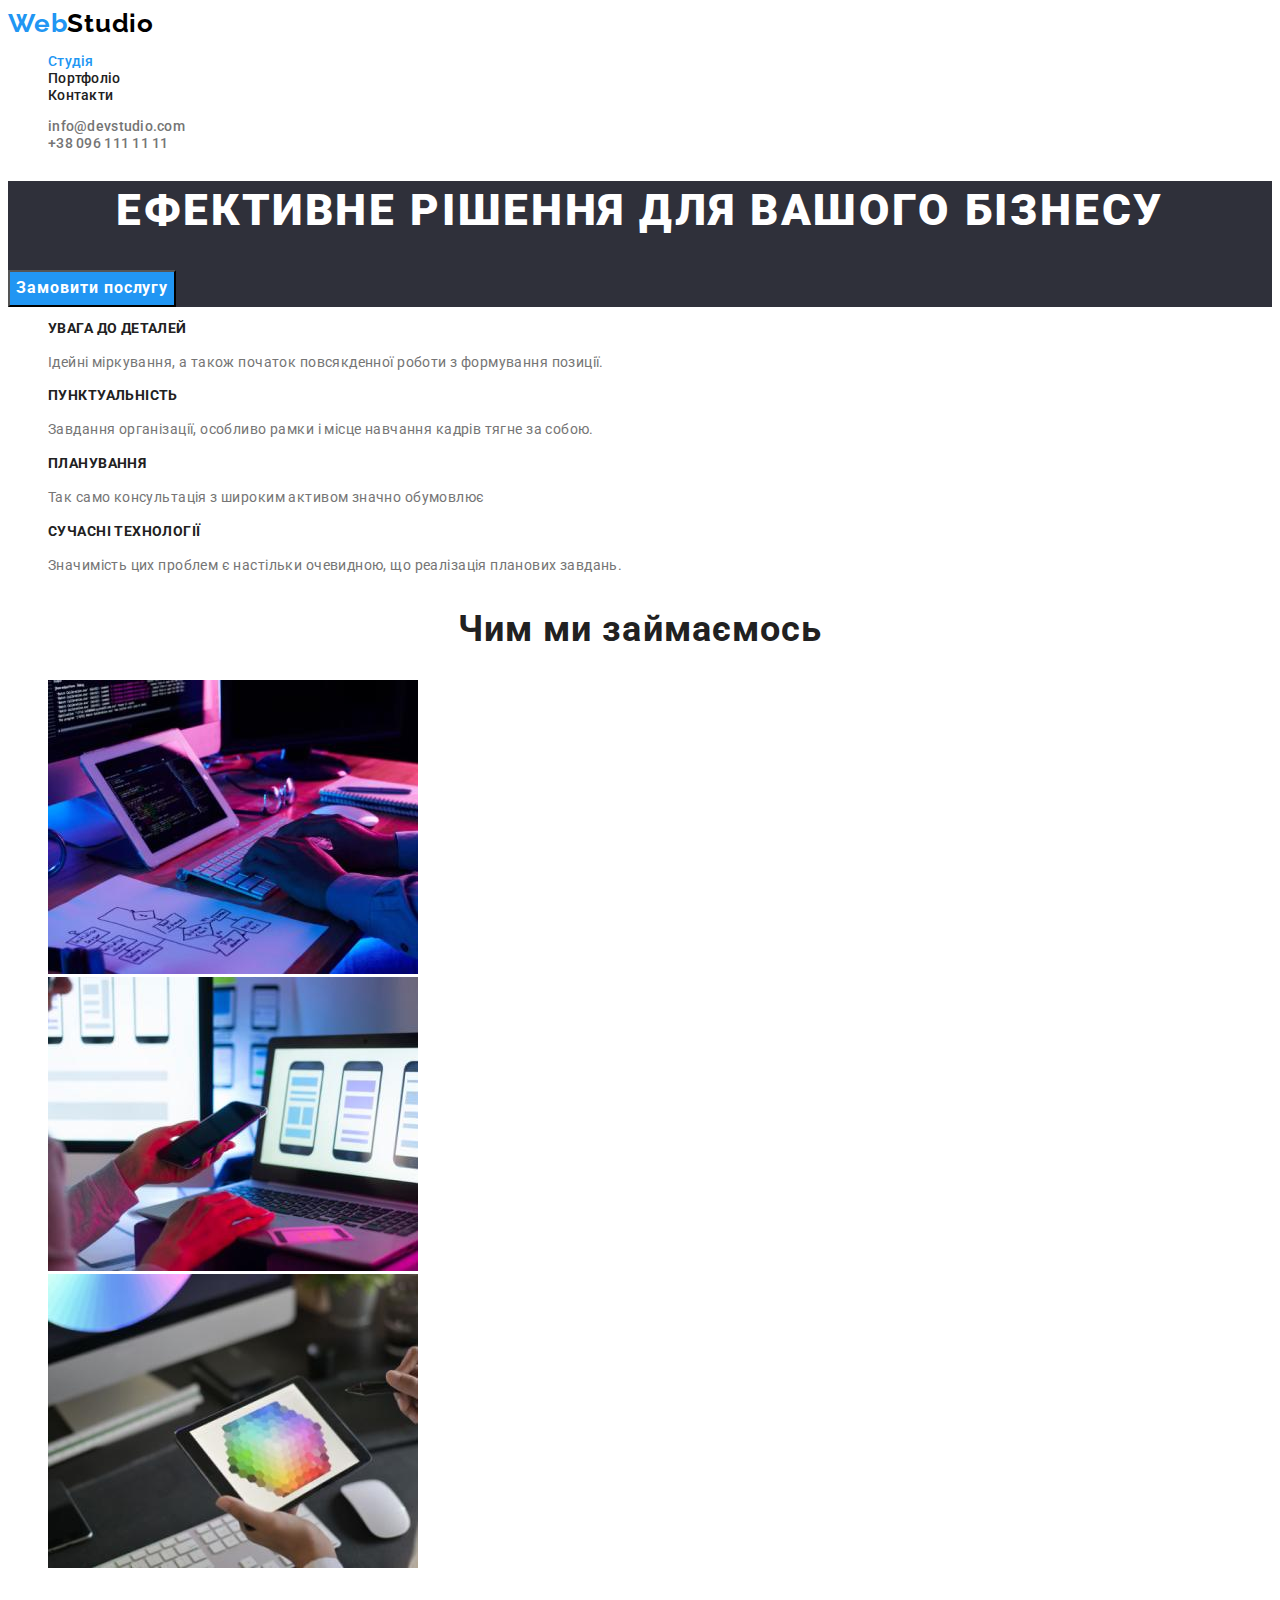
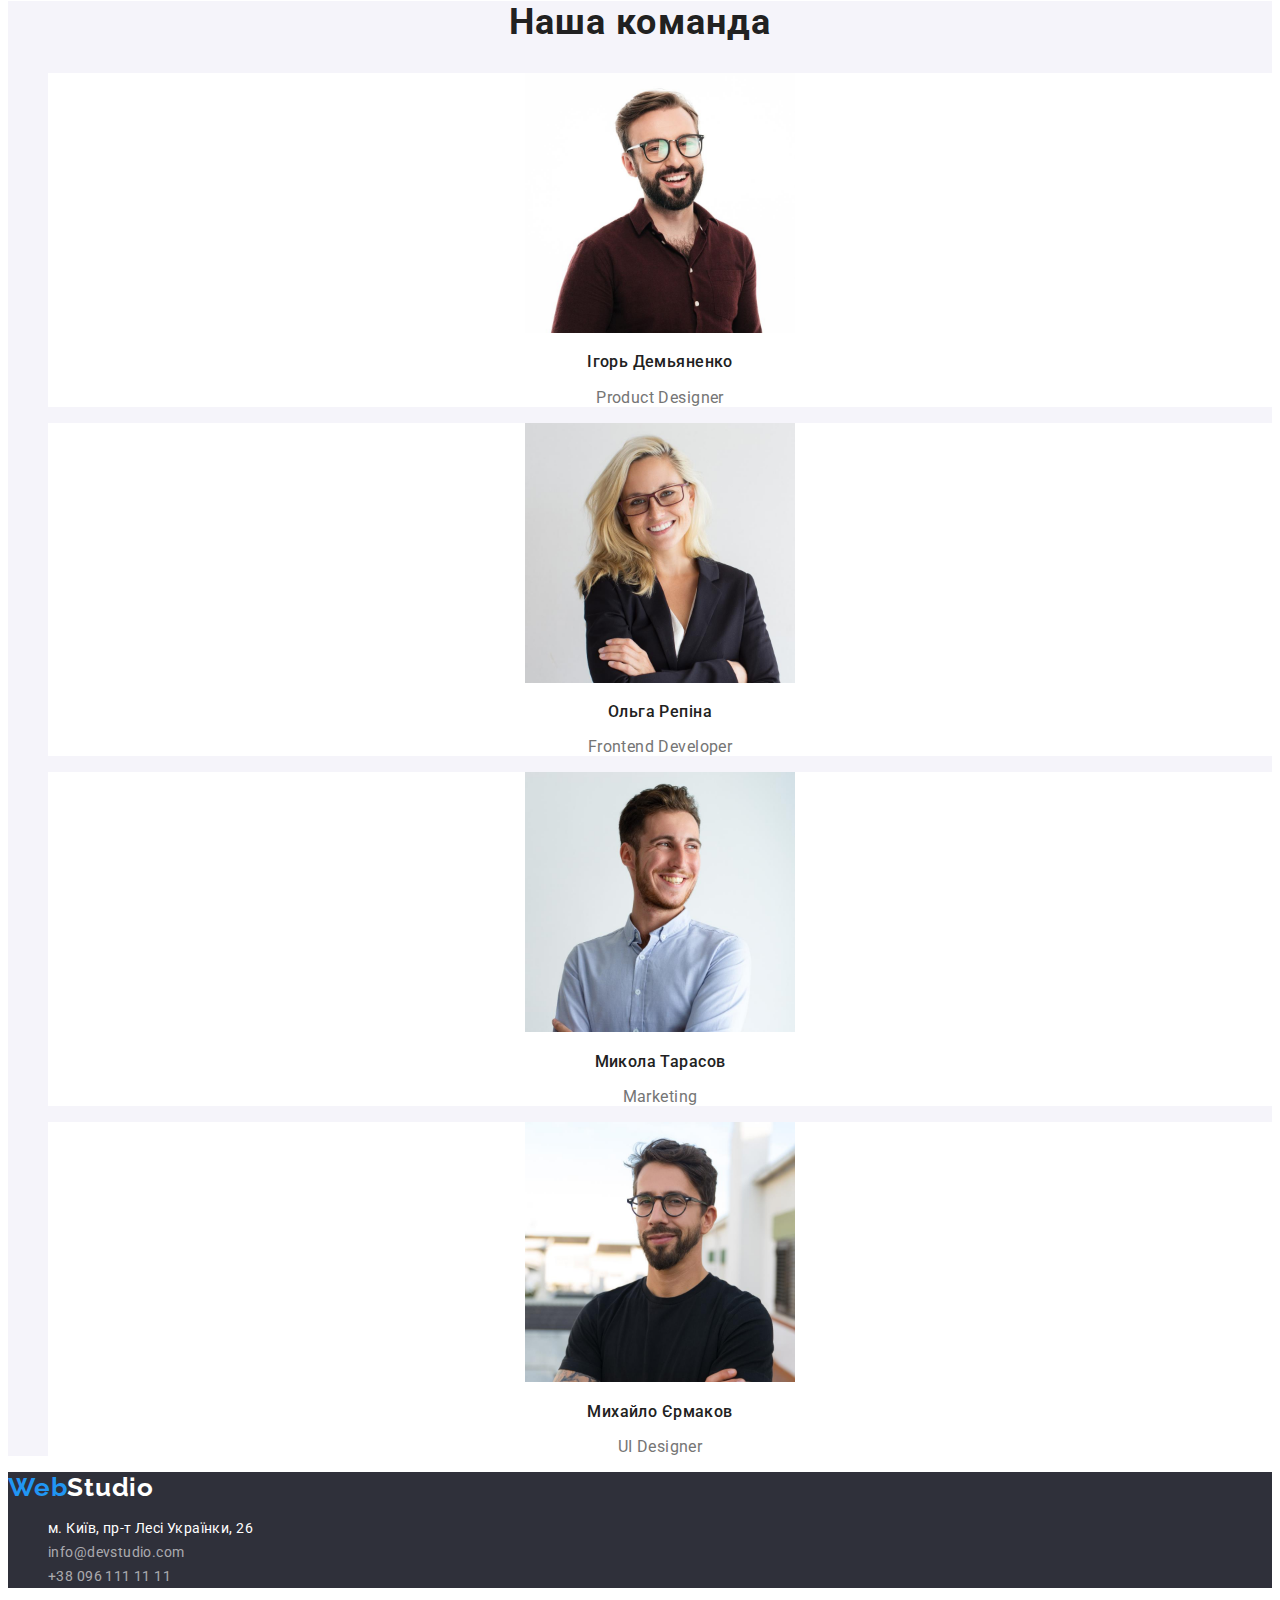
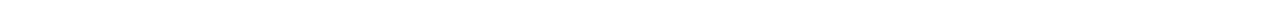
==== index.html @ 0a48d4d0 "start" ====
<!DOCTYPE html>
<html lang="uk">
  <head>
    <meta charset="UTF-8" />
    <meta name="viewport" content="width=device-width, initial-cale=1.0" />
    <title lang="en">Webstydio</title>
    <link rel="stylesheet" href="./css/styles.css" />
    <link
      href="https://fonts.googleapis.com/css2?family=Raleway:wght@700&family=Roboto:wght@400;500;700;900&display=swap"
      rel="stylesheet"
    />
  </head>
  <body>
    <header class="header">
      <a href="./index.html" class="logo link" lang="en"
        >Web<span class="header-logo-text">Studio</span></a
      >
      <nav>
        <ul class="header-nav-list list">
          <li class="header-nav-item">
            <a href="./index.html" class="current header-nav-link link"
              >Студія</a
            >
          </li>
          <li class="header-nav-item">
            <a href="./portfolio.html" class="header-nav-link link"
              >Портфоліо</a
            >
          </li>
          <li class="header-nav-item">
            <a href="./contacts.html" class="header-nav-link link">Контакти</a>
          </li>
        </ul>
      </nav>
      <ul class="header-contact-list list">
        <li>
          <a href="mailto:info@devstudio.com" class="header-contact-link link"
            >info@devstudio.com</a
          >
        </li>
        <li>
          <a href="tel:+380961111111" class="header-contact-link link"
            >+38 096 111 11 11</a
          >
        </li>
      </ul>
    </header>
    <main>
      <!--Title-->
      <section class="hero">
        <h1 class="hero-title">Ефективне рішення для вашого бізнесу</h1>
        <button type="button" class="hero-btn">Замовити послугу</button>
      </section>
      <!--Tasks-->
      <section class="tasks">
        <h2 class="visually-hidden">Переваги</h2>
        <ul class="tasks-list list">
          <li class="tasks-lists-item">
            <h3 class="tasks-item-title">Увага до деталей</h3>
            <p class="tasks-item-text">
              Ідейні міркування, а також початок повсякденної роботи з
              формування позиції.
            </p>
          </li>
          <li class="tasks-lists-item">
            <h3 class="tasks-item-title">Пунктуальність</h3>
            <p class="tasks-item-text">
              Завдання організації, особливо рамки і місце навчання кадрів тягне
              за собою.
            </p>
          </li>
          <li class="tasks-lists-item">
            <h3 class="tasks-item-title">Планування</h3>
            <p class="tasks-item-text">
              Так само консультація з широким активом значно обумовлює
            </p>
          </li>
          <li class="tasks-lists-item">
            <h3 class="tasks-item-title">Сучасні технології</h3>
            <p class="tasks-item-text">
              Значимість цих проблем є настільки очевидною, що реалізація
              планових завдань.
            </p>
          </li>
        </ul>
      </section>
      <!--Portfolio-->
      <section class="portfolio">
        <h2 class="section-title">Чим ми займаємось</h2>
        <ul class="portfolio-list list">
          <li>
            <img
              src="./images/box_1.jpg"
              alt="Пишуть код"
              width="370"
              height="294"
            />
          </li>
          <li>
            <img
              src="./images/box_2.jpg"
              alt="Оформлють дизайн"
              width="370"
              height="294"
            />
          </li>
          <li>
            <img
              src="./images/box_3.jpg"
              alt="Підбирають колір"
              width="370"
              height="294"
            />
          </li>
        </ul>
      </section>
      <!--Team-->
      <section class="team">
        <h2 class="section-title">Наша команда</h2>
        <ul class="team-list list">
          <li class="team-list-item">
            <img
              src="./images/team_img_1.jpg"
              alt="Чоловік в окулярах"
              width="270"
              height="260"
            />
            <h3 class="team-item-title">Ігорь Демьяненко</h3>
            <p lang="en" class="team-item-text">Product Designer</p>
          </li>
          <li class="team-list-item">
            <img
              src="./images/team_img_2.jpg"
              alt="Жінка в окулярах"
              width="270"
              height="260"
            />
            <h3 class="team-item-title">Ольга Репіна</h3>
            <p lang="en" class="team-item-text">Frontend Developer</p>
          </li>
          <li class="team-list-item">
            <img
              src="./images/team_img_3.jpg"
              alt="Чоловік"
              width="270"
              height="260"
            />
            <h3 class="team-item-title">Микола Тарасов</h3>
            <p lang="en" class="team-item-text">Marketing</p>
          </li>
          <li class="team-list-item">
            <img
              src="./images/team_img_4.jpg"
              alt="Чоловік в окулярах"
              width="270"
              height="260"
            />
            <h3 class="team-item-title">Михайло Єрмаков</h3>
            <p lang="en" class="team-item-text">UI Designer</p>
          </li>
        </ul>
      </section>
    </main>
    <footer class="footer">
      <a href="./index.html" class="logo link" lang="en"
        >Web<span class="footer-logo-tekst">Studio</span></a
      >
      <address class="footer-address">
        <ul class="address-list list">
          <li class="address-item">
            <a
              href="https://goo.gl/maps/4TEG29RhxD43sS5S9"
              class="address-item-link address link"
              >м. Київ, пр-т Лесі Українки, 26</a
            >
          </li>
          <li class="address-item">
            <a href="mailto:info@devstudio.com" class="address-item-link link"
              >info@devstudio.com</a
            >
          </li>
          <li class="address-item">
            <a href="tel:+380961111111" class="address-item-link link"
              >+38 096 111 11 11</a
            >
          </li>
        </ul>
      </address>
    </footer>
  </body>
</html>
---- css/styles.css ----
:root {
  --primary-text-color: #212121;
  --accent-text-color: #2196f3;
  --secondary-text-color: #757575;
  --primary-background-color: #2f303a;
  --background-color: #ffffff;
  --accent-btn-text-color: #000000;
  --accent-btn-background-color: #188ce8;
  --team-background-color: #f5f4fa;
  --contact-color: rgba(255, 255, 255, 0.6);
}

.link {
  text-decoration: none;
  color: inherit;
}
.list {
  list-style-type: none;
}

.visually-hidden {
  position: absolute;
  width: 1px;
  height: 1px;
  margin: -1px;
  border: 0;
  padding: 0;
  white-space: nowrap;
  clip-path: inset(100%);
  clip: rect(0 0 0 0);
  overflow: hidden;
}

body {
  font-family: "Roboto", sans-serif;
  font-size: 14px;
  font-style: normal;
  color: var(--primary-text-color);
}
/* ----------------HEADER------------------- */
.logo {
  font-family: "Raleway", sans-serif;
  font-weight: 700;
  font-size: 26px;
  line-height: 1.19;
  letter-spacing: 0.03em;
  color: var(--accent-text-color);
  cursor: pointer;
}

.header-logo-text {
  color: var(--accent-btn-text-color);
}
.header-nav-link,
.header-contact-link {
  font-weight: 500;
  line-height: 1.14;
  letter-spacing: 0.02em;
}
.header-contact-link {
  color: var(--secondary-text-color);
}
.current,
.logo,
.header-nav-link:hover,
.header-nav-link:focus,
.header-contact-link:hover,
.header-contact-link:focus,
.address-item-link:hover,
.address-item-link:focus {
  color: var(--accent-text-color);
}

/* ----------------HERO------------------- */
.hero {
  background-color: var(--primary-background-color);
}
.hero-title {
  font-weight: 900;
  font-size: 44px;
  line-height: 1.36;
  text-align: center;
  letter-spacing: 0.06em;
  text-transform: uppercase;
  color: var(--background-color);
}
.hero-btn {
  font-family: inherit;
  font-style: normal;
  font-weight: 700;
  font-size: 16px;
  line-height: 1.88;
  letter-spacing: 0.06em;
  background-color: var(--accent-text-color);
  color: var(--background-color);
}
.hero-btn:hover,
.hero-btn:focus {
  background-color: var(--accent-btn-background-color);
}
/* ----------------Tasks------------------- */

.tasks-item-title {
  font-size: 14px;
  line-height: 1.14;
  letter-spacing: 0.03em;
  text-transform: uppercase;
}
.tasks-item-text {
  line-height: 1.71;
  letter-spacing: 0.03em;
  color: var(--secondary-text-color);
}
/* ----------------Portfolio------------------- */
.section-title {
  font-size: 36px;
  line-height: 1.17;
  text-align: center;
  letter-spacing: 0.03em;
}
/* ----------------Team------------------- */
.team {
  background-color: var(--team-background-color);
}
.team-list-item {
  line-height: 1.19;
  text-align: center;
  letter-spacing: 0.03em;
  background-color: var(--background-color);
}

.team-item-title {
  font-weight: 500;
  font-size: 16px;
}
.team-item-text {
  font-size: 16px;
  color: var(--secondary-text-color);
}
/* ----------------Footer------------------- */
.footer {
  background-color: var(--primary-background-color);
}

.footer-logo-tekst {
  color: var(--background-color);
}

.address-item-link {
  font-style: normal;
  font-weight: 400;
  line-height: 1.71;
  letter-spacing: 0.03em;
  color: var(--contact-color);
}
.address {
  color: var(--background-color);
}
/* ------------------------------PORTFOLIO---------------------------------- */

.portfolio-filter {
  font-family: inherit;
  font-weight: 500;
  font-size: 16px;
  line-height: 1.62;
  text-align: center;
  letter-spacing: 0.03em;
  color: var(--primary-text-color);
  background-color: var(--team-background-color);
  cursor: pointer;
}
.current-filter,
.portfolio-filter:hover,
.portfolio-filter:focus {
  color: var(--background-color);
  background-color: var(--accent-text-color);
}
.portfolio-item-title {
  font-size: 18px;
  line-height: 2;
  letter-spacing: 0.06em;
  color: var(--primary-text-color);
}
.portfolio-item-text {
  font-size: 16px;
  line-height: 1.88;
  letter-spacing: 0.03em;
  color: var(--secondary-text-color);
}
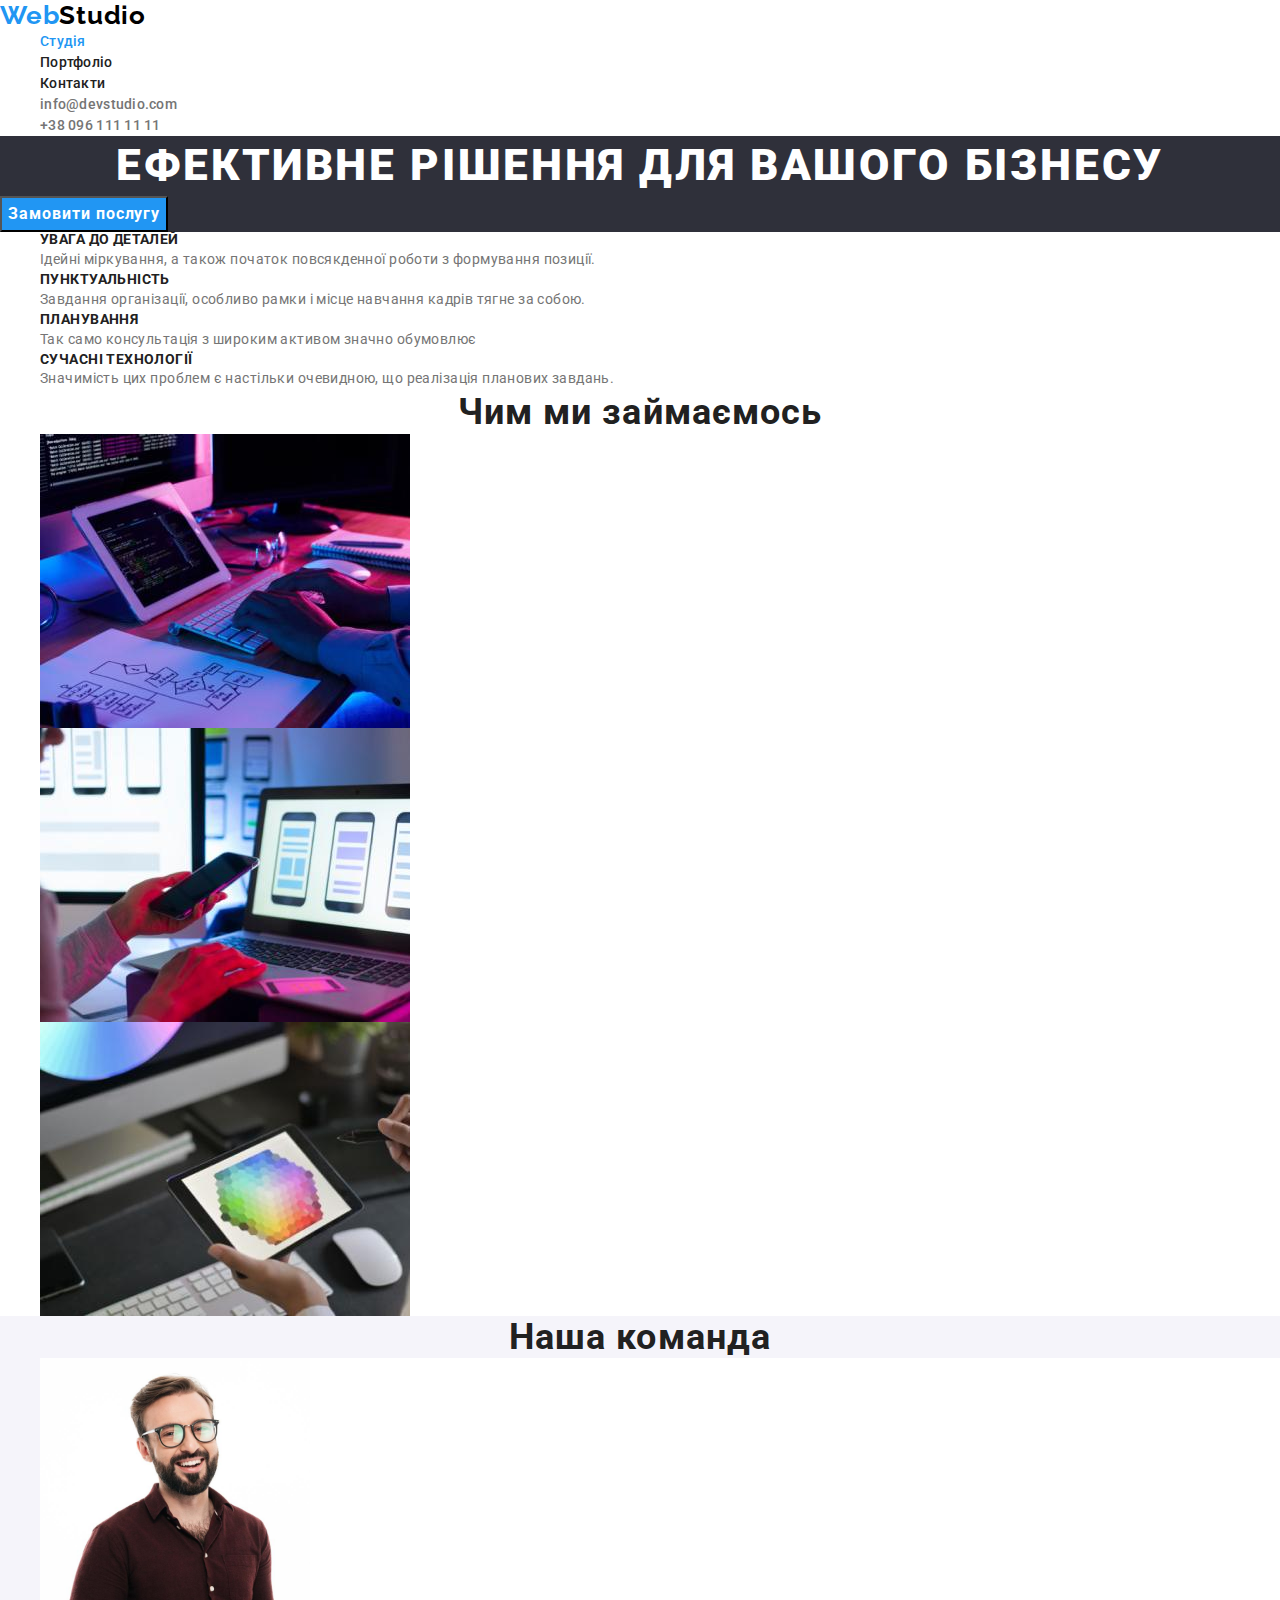
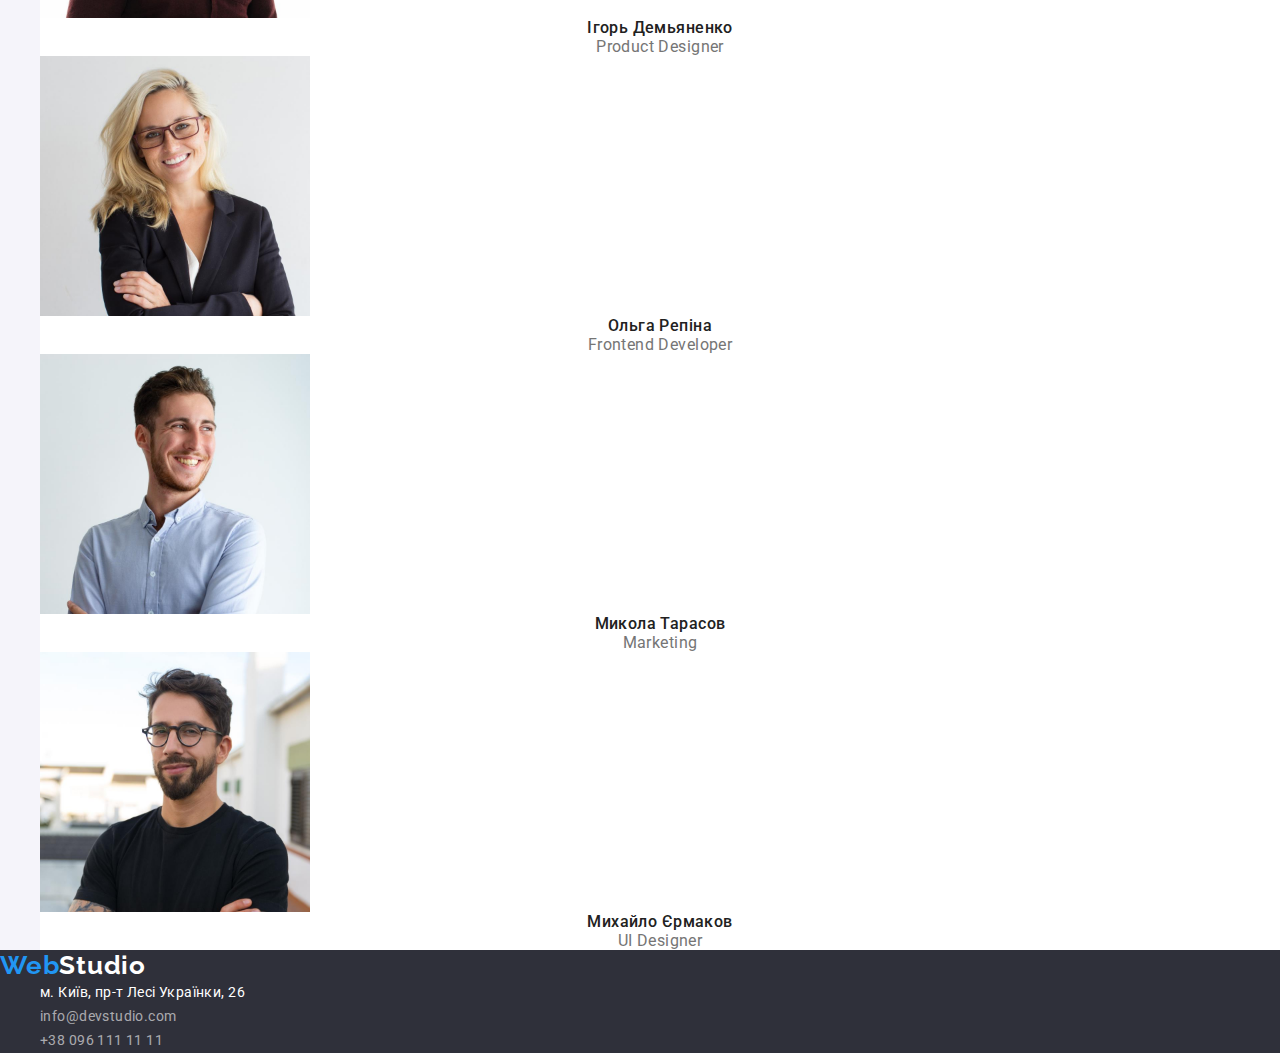
==== commit 761046e7: "add-css" ====
--- a/index.html
+++ b/index.html
@@ -4,6 +4,8 @@
     <meta charset="UTF-8" />
     <meta name="viewport" content="width=device-width, initial-cale=1.0" />
     <title lang="en">Webstydio</title>
+    <link rel="stylesheet" href="./css/modern-normalize.css" />
+    <link rel="stylesheet" href="./css/reset.css" />
     <link rel="stylesheet" href="./css/styles.css" />
     <link
       href="https://fonts.googleapis.com/css2?family=Raleway:wght@700&family=Roboto:wght@400;500;700;900&display=swap"
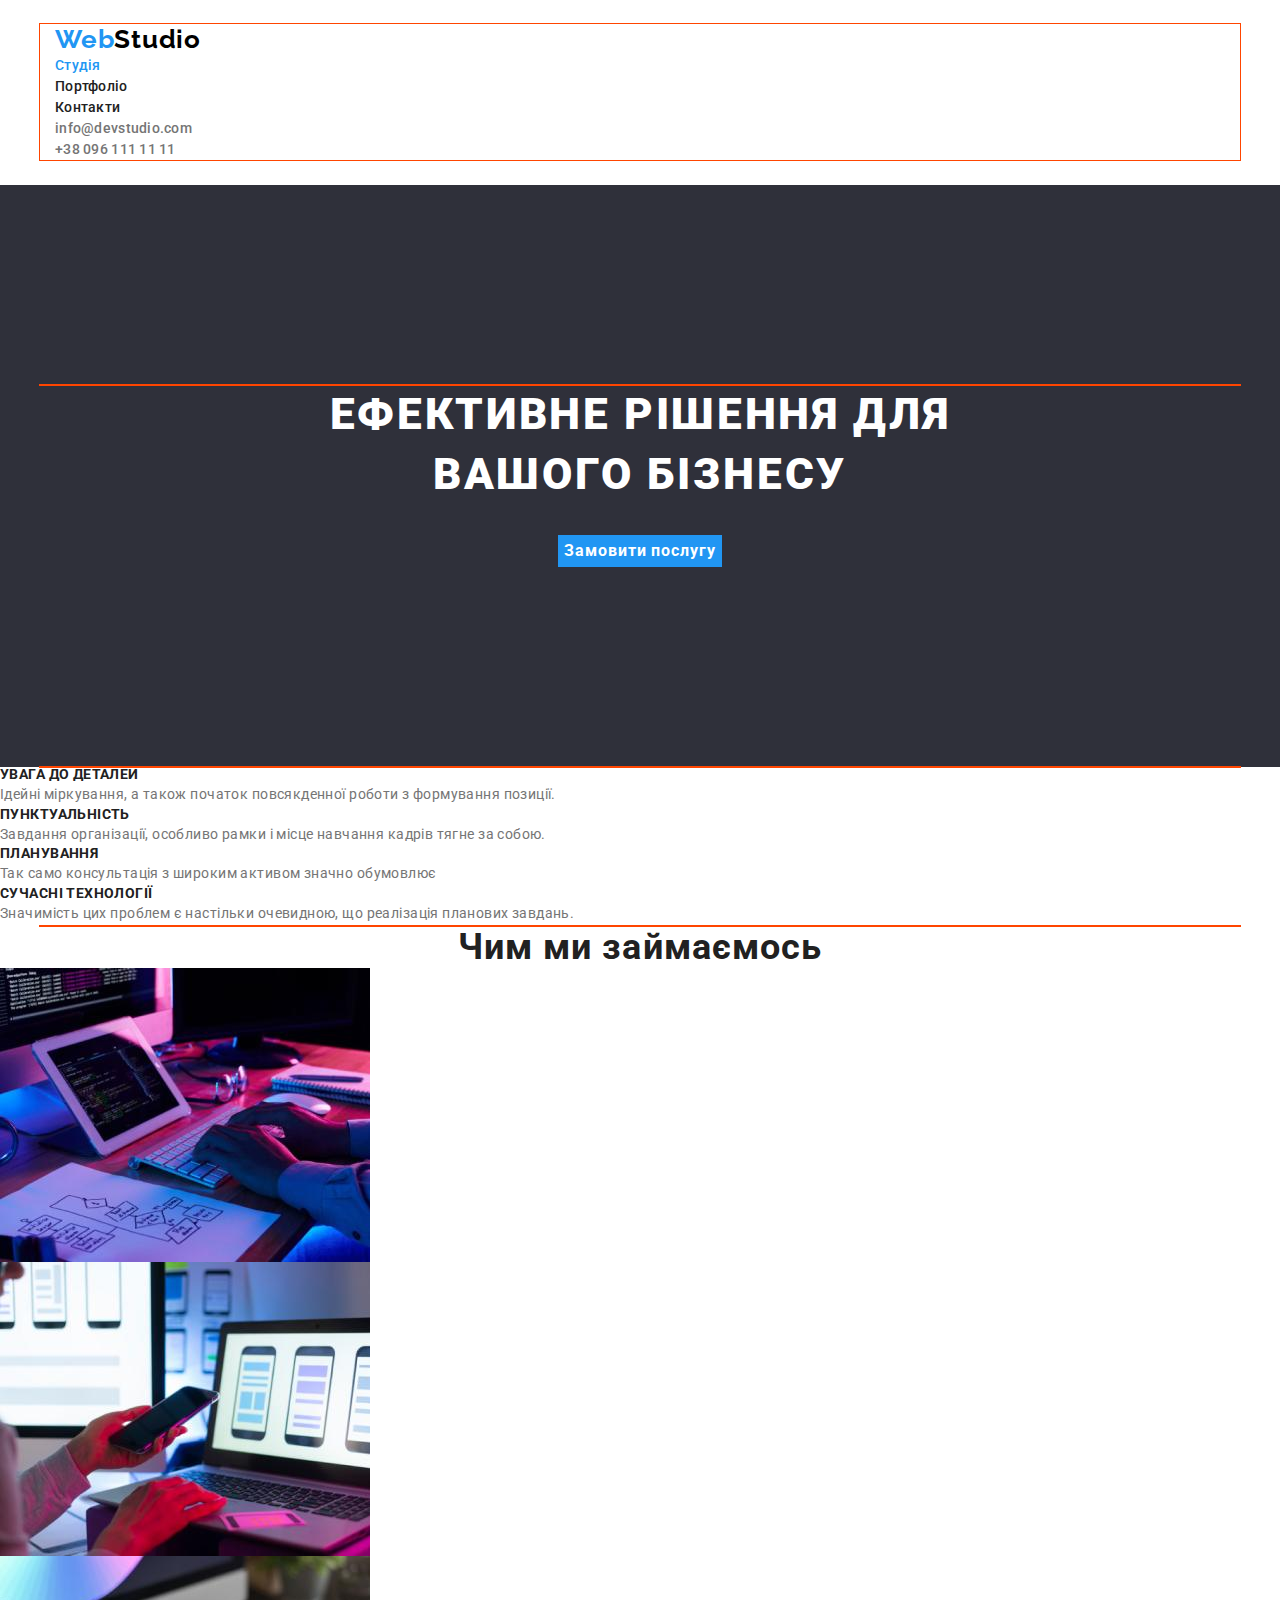
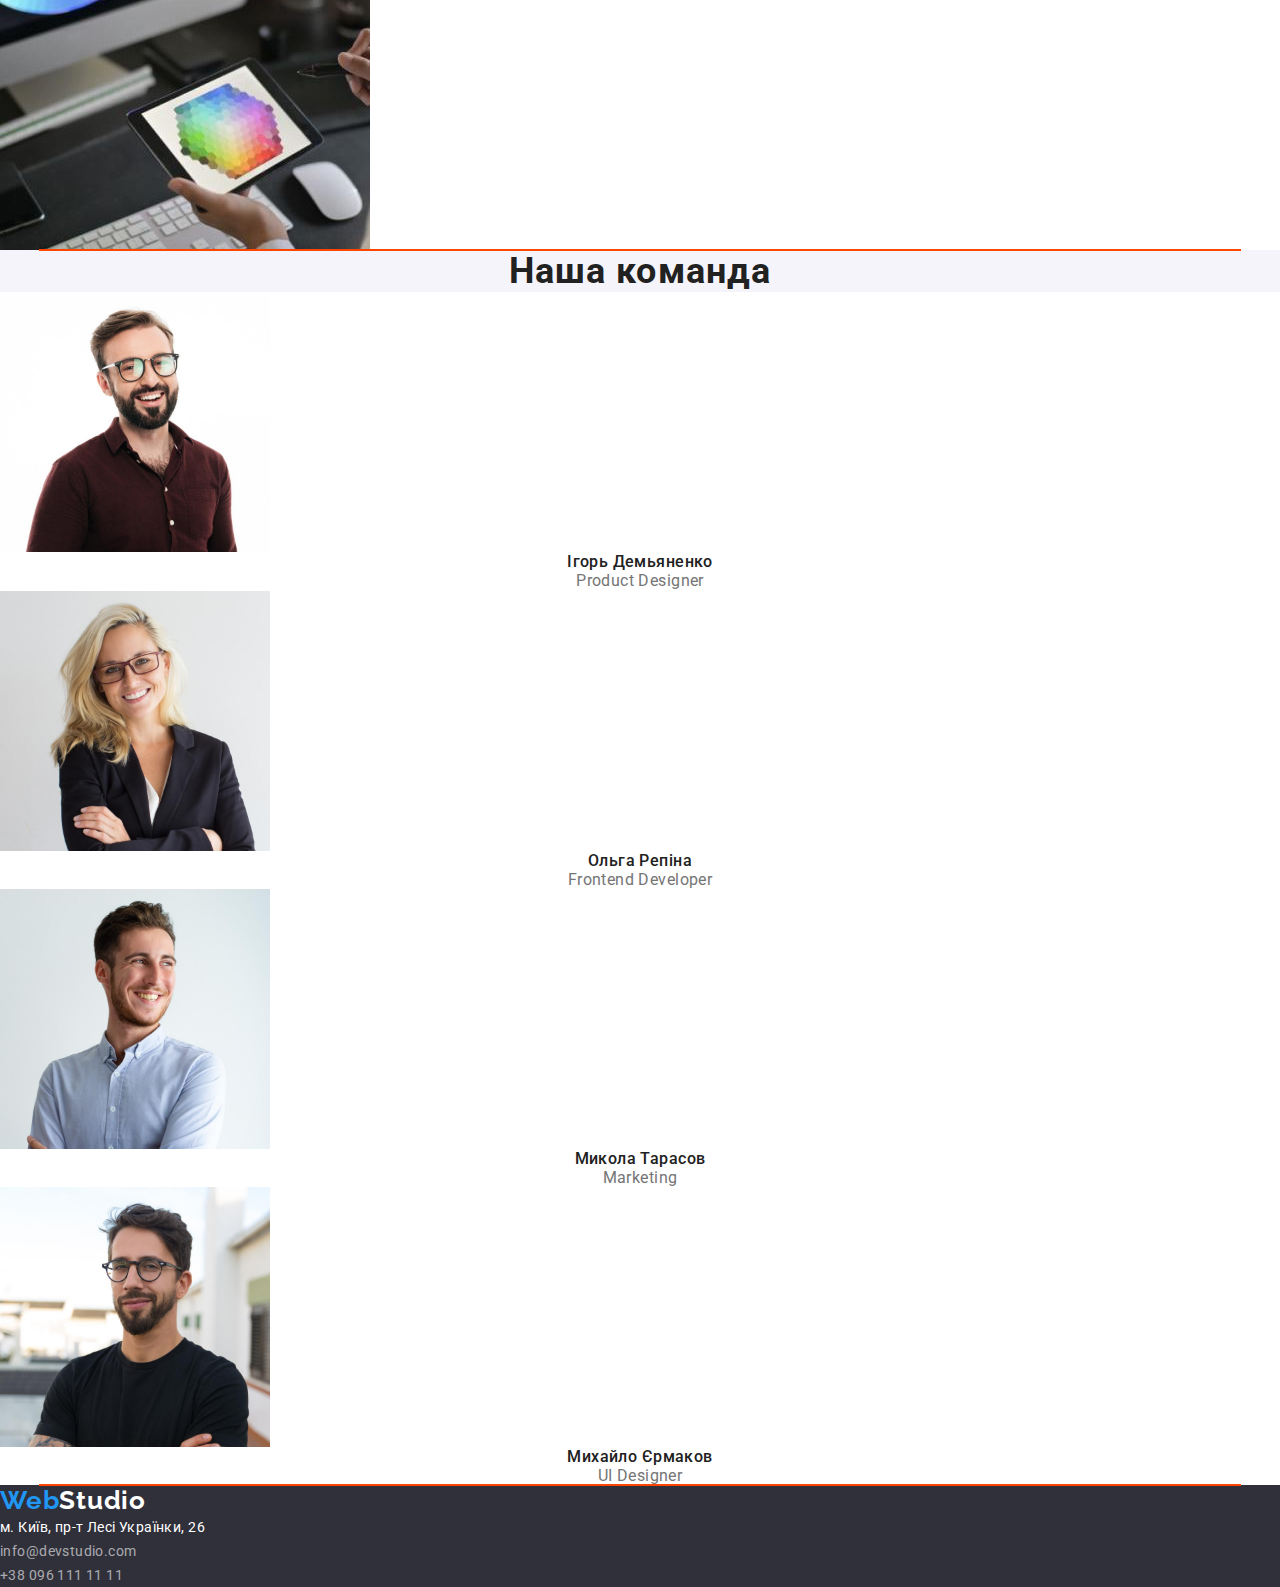
==== commit da72a2fe: "add div" ====
--- a/index.html
+++ b/index.html
@@ -14,47 +14,54 @@
   </head>
   <body>
     <header class="header">
-      <a href="./index.html" class="logo link" lang="en"
-        >Web<span class="header-logo-text">Studio</span></a
-      >
-      <nav>
-        <ul class="header-nav-list list">
-          <li class="header-nav-item">
-            <a href="./index.html" class="current header-nav-link link"
-              >Студія</a
-            >
-          </li>
-          <li class="header-nav-item">
-            <a href="./portfolio.html" class="header-nav-link link"
-              >Портфоліо</a
-            >
-          </li>
-          <li class="header-nav-item">
-            <a href="./contacts.html" class="header-nav-link link">Контакти</a>
-          </li>
-        </ul>
-      </nav>
-      <ul class="header-contact-list list">
-        <li>
-          <a href="mailto:info@devstudio.com" class="header-contact-link link"
-            >info@devstudio.com</a
-          >
-        </li>
-        <li>
-          <a href="tel:+380961111111" class="header-contact-link link"
-            >+38 096 111 11 11</a
-          >
-        </li>
-      </ul>
+      <div class="container">
+        <a href="./index.html" class="logo link" lang="en"
+          >Web<span class="header-logo-text">Studio</span></a
+        >
+        <nav>
+          <ul class="header-nav-list list">
+            <li class="header-nav-item">
+              <a href="./index.html" class="current header-nav-link link"
+                >Студія</a
+              >
+            </li>
+            <li class="header-nav-item">
+              <a href="./portfolio.html" class="header-nav-link link"
+                >Портфоліо</a
+              >
+            </li>
+            <li class="header-nav-item">
+              <a href="./contacts.html" class="header-nav-link link"
+                >Контакти</a
+              >
+            </li>
+          </ul>
+        </nav>
+        <ul class="header-contact-list list">
+          <li>
+            <a href="mailto:info@devstudio.com" class="header-contact-link link"
+              >info@devstudio.com</a
+            >
+          </li>
+          <li>
+            <a href="tel:+380961111111" class="header-contact-link link"
+              >+38 096 111 11 11</a
+            >
+          </li>
+        </ul>
+      </div>
     </header>
     <main>
       <!--Title-->
       <section class="hero">
+       <div class="container"></div>
         <h1 class="hero-title">Ефективне рішення для вашого бізнесу</h1>
         <button type="button" class="hero-btn">Замовити послугу</button>
+     </div>
       </section>
       <!--Tasks-->
       <section class="tasks">
+        <div class="container"></div>
         <h2 class="visually-hidden">Переваги</h2>
         <ul class="tasks-list list">
           <li class="tasks-lists-item">
@@ -85,9 +92,11 @@
             </p>
           </li>
         </ul>
+      </div>
       </section>
       <!--Portfolio-->
       <section class="portfolio">
+       <div class="container"></div>
         <h2 class="section-title">Чим ми займаємось</h2>
         <ul class="portfolio-list list">
           <li>
@@ -115,9 +124,11 @@
             />
           </li>
         </ul>
+       </div>
       </section>
       <!--Team-->
       <section class="team">
+       <div class="container"></div>
         <h2 class="section-title">Наша команда</h2>
         <ul class="team-list list">
           <li class="team-list-item">
@@ -161,9 +172,11 @@
             <p lang="en" class="team-item-text">UI Designer</p>
           </li>
         </ul>
+      </div>
       </section>
     </main>
     <footer class="footer">
+     <div class="container"></div>
       <a href="./index.html" class="logo link" lang="en"
         >Web<span class="footer-logo-tekst">Studio</span></a
       >
@@ -188,6 +201,7 @@
           </li>
         </ul>
       </address>
+     </div>
     </footer>
   </body>
 </html>
--- a/css/styles.css
+++ b/css/styles.css
@@ -30,6 +30,24 @@
   clip: rect(0 0 0 0);
   overflow: hidden;
 }
+p,
+h1,
+h2,
+h3,
+h4,
+h5,
+h6 {
+  margin: 0;
+}
+
+ul,
+ol {
+  margin: 0;
+  padding-left: 0;
+}
+button {
+  cursor: pointer;
+}
 
 body {
   font-family: "Roboto", sans-serif;
@@ -37,7 +55,18 @@
   font-style: normal;
   color: var(--primary-text-color);
 }
+.container {
+  width: 1200px;
+  margin: 0 auto;
+  padding-left: 15px;
+  padding-right: 15px;
+  outline: 1px solid orangered;
+}
 /* ----------------HEADER------------------- */
+.header {
+  padding-top: 24px;
+  padding-bottom: 25px;
+}
 .logo {
   font-family: "Raleway", sans-serif;
   font-weight: 700;
@@ -74,7 +103,9 @@
 /* ----------------HERO------------------- */
 .hero {
   background-color: var(--primary-background-color);
-}
+  padding: 200px 0;
+}
+
 .hero-title {
   font-weight: 900;
   font-size: 44px;
@@ -83,6 +114,9 @@
   letter-spacing: 0.06em;
   text-transform: uppercase;
   color: var(--background-color);
+  margin: 0 auto;
+  margin-bottom: 30px;
+  max-width: 696px;
 }
 .hero-btn {
   font-family: inherit;
@@ -93,6 +127,11 @@
   letter-spacing: 0.06em;
   background-color: var(--accent-text-color);
   color: var(--background-color);
+  display: block;
+  border: none;
+  max-width: 200;
+  margin: 0 auto;
+  padding: 10px auto;
 }
 .hero-btn:hover,
 .hero-btn:focus {
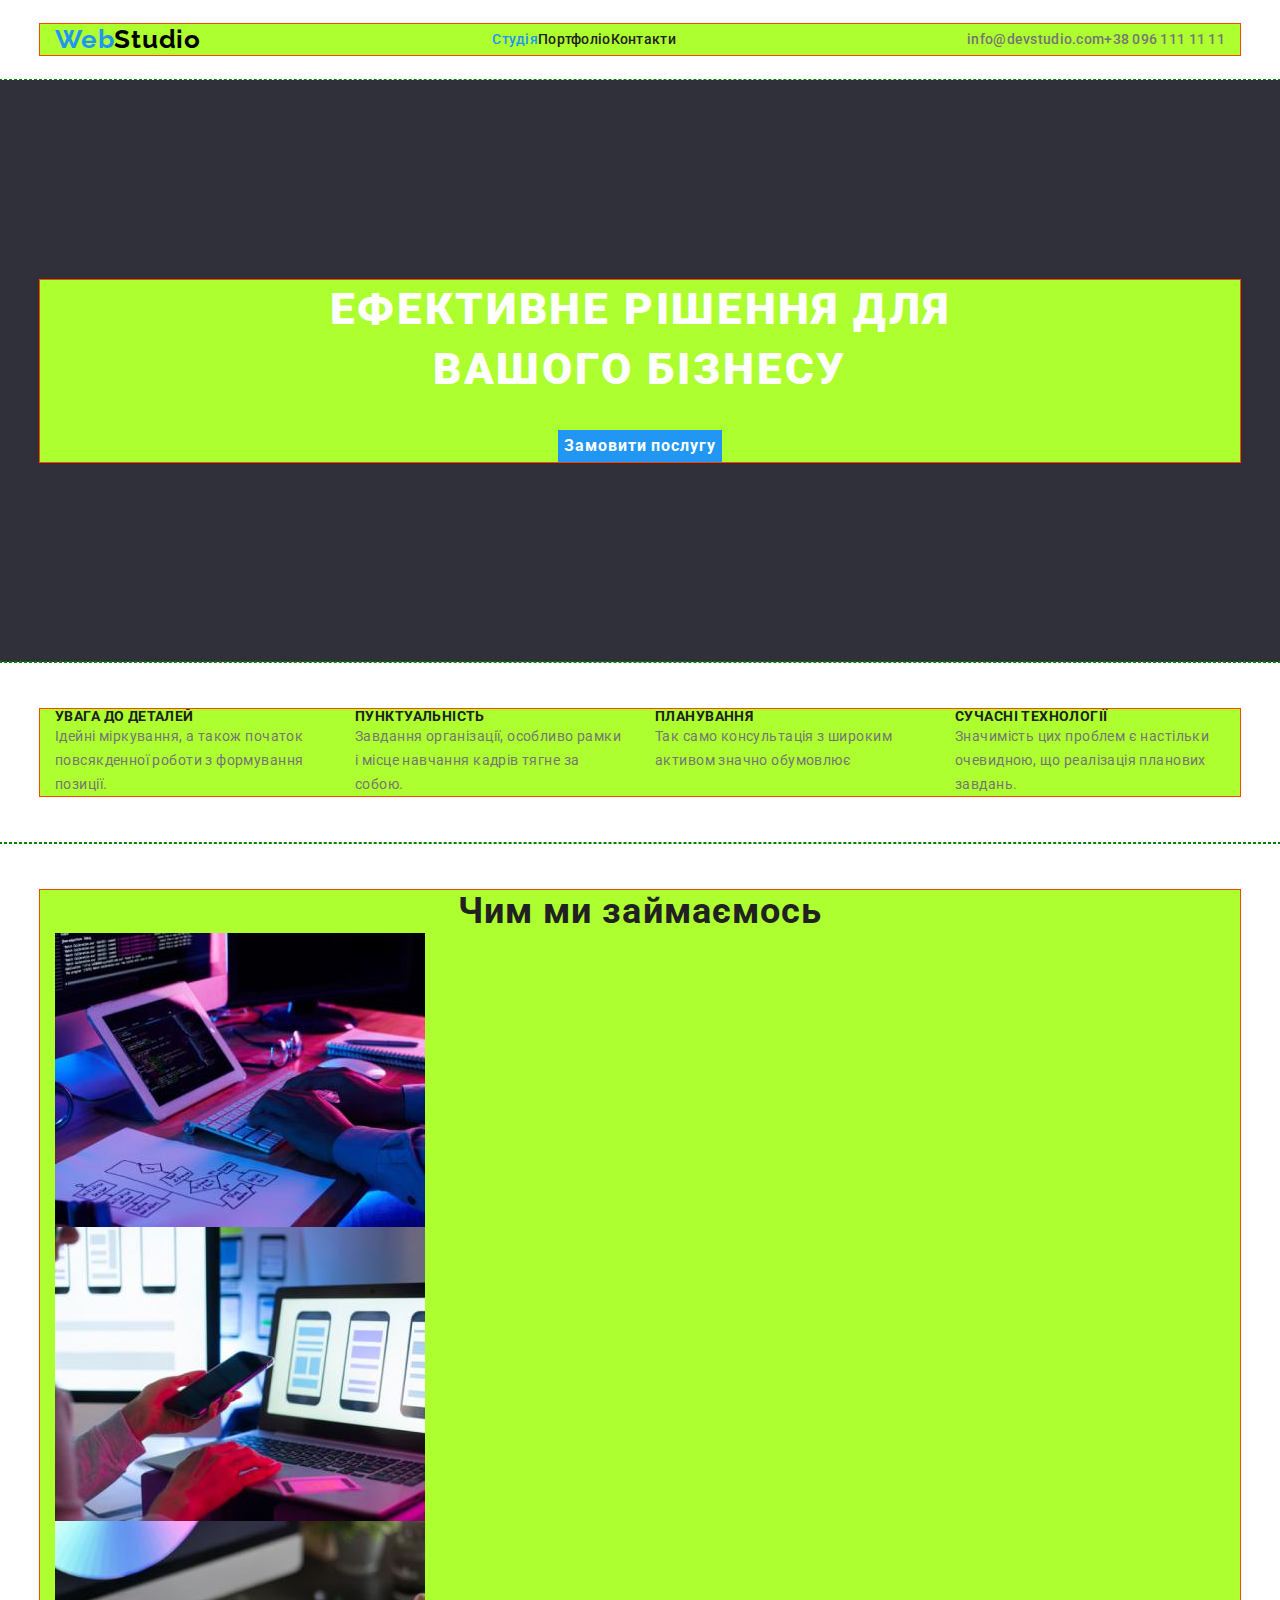
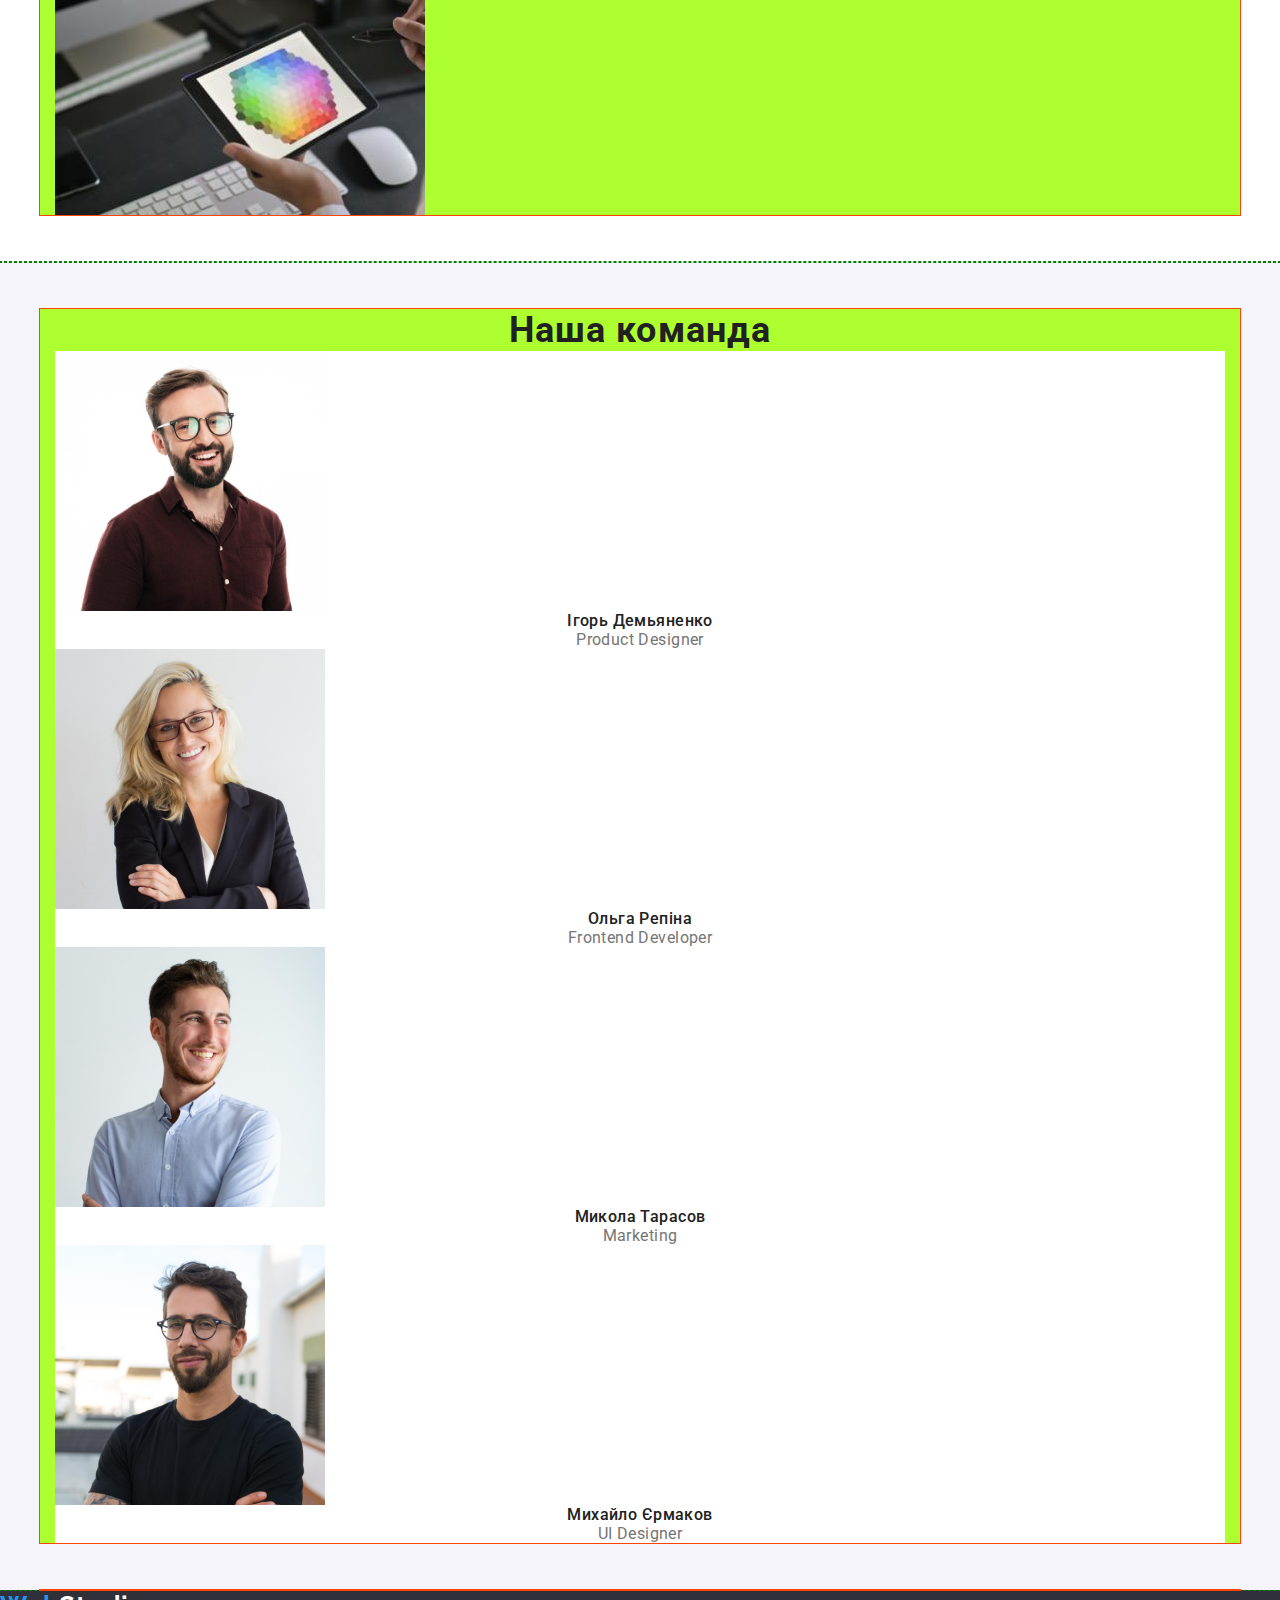
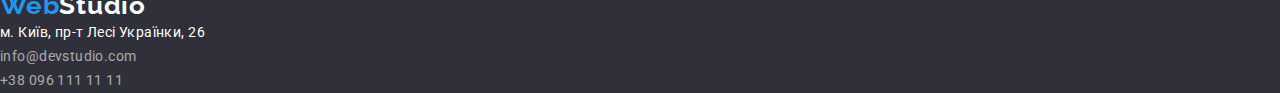
==== commit 630cb0d9: "add flex" ====
--- a/index.html
+++ b/index.html
@@ -4,8 +4,8 @@
     <meta charset="UTF-8" />
     <meta name="viewport" content="width=device-width, initial-cale=1.0" />
     <title lang="en">Webstydio</title>
+    <link rel="stylesheet" href="./css/reset.css" />
     <link rel="stylesheet" href="./css/modern-normalize.css" />
-    <link rel="stylesheet" href="./css/reset.css" />
     <link rel="stylesheet" href="./css/styles.css" />
     <link
       href="https://fonts.googleapis.com/css2?family=Raleway:wght@700&family=Roboto:wght@400;500;700;900&display=swap"
@@ -15,36 +15,36 @@
   <body>
     <header class="header">
       <div class="container">
-        <a href="./index.html" class="logo link" lang="en"
+        <a href="./index.html" class="logo" lang="en"
           >Web<span class="header-logo-text">Studio</span></a
         >
         <nav>
-          <ul class="header-nav-list list">
-            <li class="header-nav-item">
-              <a href="./index.html" class="current header-nav-link link"
+          <ul class="nav-list ">
+            <li class="nav-item">
+              <a href="./index.html" class="current nav-link"
                 >Студія</a
               >
             </li>
-            <li class="header-nav-item">
-              <a href="./portfolio.html" class="header-nav-link link"
+            <li class="nav-item">
+              <a href="./portfolio.html" class="nav-link"
                 >Портфоліо</a
               >
             </li>
-            <li class="header-nav-item">
-              <a href="./contacts.html" class="header-nav-link link"
+            <li class="nav-item">
+              <a href="./contacts.html" class="nav-link"
                 >Контакти</a
               >
             </li>
           </ul>
         </nav>
-        <ul class="header-contact-list list">
-          <li>
-            <a href="mailto:info@devstudio.com" class="header-contact-link link"
+        <ul class="contact-list list">
+          <li>
+            <a href="mailto:info@devstudio.com" class="contact-link link"
               >info@devstudio.com</a
             >
           </li>
           <li>
-            <a href="tel:+380961111111" class="header-contact-link link"
+            <a href="tel:+380961111111" class="contact-link"
               >+38 096 111 11 11</a
             >
           </li>
@@ -53,38 +53,38 @@
     </header>
     <main>
       <!--Title-->
-      <section class="hero">
-       <div class="container"></div>
+      <section class="hero section">
+       <div class="container">
         <h1 class="hero-title">Ефективне рішення для вашого бізнесу</h1>
         <button type="button" class="hero-btn">Замовити послугу</button>
      </div>
       </section>
       <!--Tasks-->
-      <section class="tasks">
-        <div class="container"></div>
+      <section class="tasks section">
+        <div class="container">
         <h2 class="visually-hidden">Переваги</h2>
         <ul class="tasks-list list">
-          <li class="tasks-lists-item">
+          <li class="tasks-item">
             <h3 class="tasks-item-title">Увага до деталей</h3>
             <p class="tasks-item-text">
               Ідейні міркування, а також початок повсякденної роботи з
               формування позиції.
             </p>
           </li>
-          <li class="tasks-lists-item">
+          <li class="tasks-item">
             <h3 class="tasks-item-title">Пунктуальність</h3>
             <p class="tasks-item-text">
               Завдання організації, особливо рамки і місце навчання кадрів тягне
               за собою.
             </p>
           </li>
-          <li class="tasks-lists-item">
+          <li class="tasks-item">
             <h3 class="tasks-item-title">Планування</h3>
             <p class="tasks-item-text">
               Так само консультація з широким активом значно обумовлює
             </p>
           </li>
-          <li class="tasks-lists-item">
+          <li class="tasks-item">
             <h3 class="tasks-item-title">Сучасні технології</h3>
             <p class="tasks-item-text">
               Значимість цих проблем є настільки очевидною, що реалізація
@@ -95,8 +95,8 @@
       </div>
       </section>
       <!--Portfolio-->
-      <section class="portfolio">
-       <div class="container"></div>
+      <section class="portfolio section">
+       <div class="container">
         <h2 class="section-title">Чим ми займаємось</h2>
         <ul class="portfolio-list list">
           <li>
@@ -127,8 +127,8 @@
        </div>
       </section>
       <!--Team-->
-      <section class="team">
-       <div class="container"></div>
+      <section class="team section">
+       <div class="container">
         <h2 class="section-title">Наша команда</h2>
         <ul class="team-list list">
           <li class="team-list-item">
@@ -177,25 +177,25 @@
     </main>
     <footer class="footer">
      <div class="container"></div>
-      <a href="./index.html" class="logo link" lang="en"
+      <a href="./index.html" class="logo " lang="en"
         >Web<span class="footer-logo-tekst">Studio</span></a
       >
       <address class="footer-address">
-        <ul class="address-list list">
+        <ul class="address-list">
           <li class="address-item">
             <a
               href="https://goo.gl/maps/4TEG29RhxD43sS5S9"
-              class="address-item-link address link"
+              class="address-link address"
               >м. Київ, пр-т Лесі Українки, 26</a
             >
           </li>
           <li class="address-item">
-            <a href="mailto:info@devstudio.com" class="address-item-link link"
+            <a href="mailto:info@devstudio.com" class="address-link "
               >info@devstudio.com</a
             >
           </li>
           <li class="address-item">
-            <a href="tel:+380961111111" class="address-item-link link"
+            <a href="tel:+380961111111" class="address-link"
               >+38 096 111 11 11</a
             >
           </li>
--- a/css/styles.css
+++ b/css/styles.css
@@ -8,14 +8,6 @@
   --accent-btn-background-color: #188ce8;
   --team-background-color: #f5f4fa;
   --contact-color: rgba(255, 255, 255, 0.6);
-}
-
-.link {
-  text-decoration: none;
-  color: inherit;
-}
-.list {
-  list-style-type: none;
 }
 
 .visually-hidden {
@@ -30,18 +22,10 @@
   clip: rect(0 0 0 0);
   overflow: hidden;
 }
-p,
-h1,
-h2,
-h3,
-h4,
-h5,
-h6 {
-  margin: 0;
-}
 
 ul,
 ol {
+  list-style-type: none;
   margin: 0;
   padding-left: 0;
 }
@@ -54,6 +38,12 @@
   font-size: 14px;
   font-style: normal;
   color: var(--primary-text-color);
+}
+.section {
+  padding-top: 47px;
+  padding-bottom: 47px;
+  outline: 1px dashed green;
+  background-color: transparent;
 }
 .container {
   width: 1200px;
@@ -61,12 +51,26 @@
   padding-left: 15px;
   padding-right: 15px;
   outline: 1px solid orangered;
+  background-color: greenyellow;
 }
 /* ----------------HEADER------------------- */
 .header {
   padding-top: 24px;
   padding-bottom: 25px;
 }
+.header .container {
+  display: flex;
+  justify-content: space-between;
+  align-items: center;
+}
+.nav-list {
+  display: flex;
+}
+
+.contact-list {
+  display: flex;
+}
+
 .logo {
   font-family: "Raleway", sans-serif;
   font-weight: 700;
@@ -80,30 +84,31 @@
 .header-logo-text {
   color: var(--accent-btn-text-color);
 }
-.header-nav-link,
-.header-contact-link {
+.nav-link,
+.contact-link {
   font-weight: 500;
   line-height: 1.14;
   letter-spacing: 0.02em;
 }
-.header-contact-link {
+.contact-link {
   color: var(--secondary-text-color);
 }
 .current,
 .logo,
-.header-nav-link:hover,
-.header-nav-link:focus,
-.header-contact-link:hover,
-.header-contact-link:focus,
-.address-item-link:hover,
-.address-item-link:focus {
+.nav-link:hover,
+.nav-link:focus,
+.contact-link:hover,
+.contact-link:focus,
+.address-link:hover,
+.address-link:focus {
   color: var(--accent-text-color);
 }
 
 /* ----------------HERO------------------- */
 .hero {
   background-color: var(--primary-background-color);
-  padding: 200px 0;
+  padding-bottom: 200px;
+  padding-top: 200px;
 }
 
 .hero-title {
@@ -138,12 +143,23 @@
   background-color: var(--accent-btn-background-color);
 }
 /* ----------------Tasks------------------- */
+.tasks-list {
+  display: flex;
+}
+.tasks-item {
+  width: 270px;
+  text-align: left;
+}
+.tasks-item + .tasks-item {
+  margin-left: 30px;
+}
 
 .tasks-item-title {
   font-size: 14px;
   line-height: 1.14;
   letter-spacing: 0.03em;
   text-transform: uppercase;
+  margin-bottom: 10;
 }
 .tasks-item-text {
   line-height: 1.71;
@@ -185,7 +201,7 @@
   color: var(--background-color);
 }
 
-.address-item-link {
+.address-link {
   font-style: normal;
   font-weight: 400;
   line-height: 1.71;
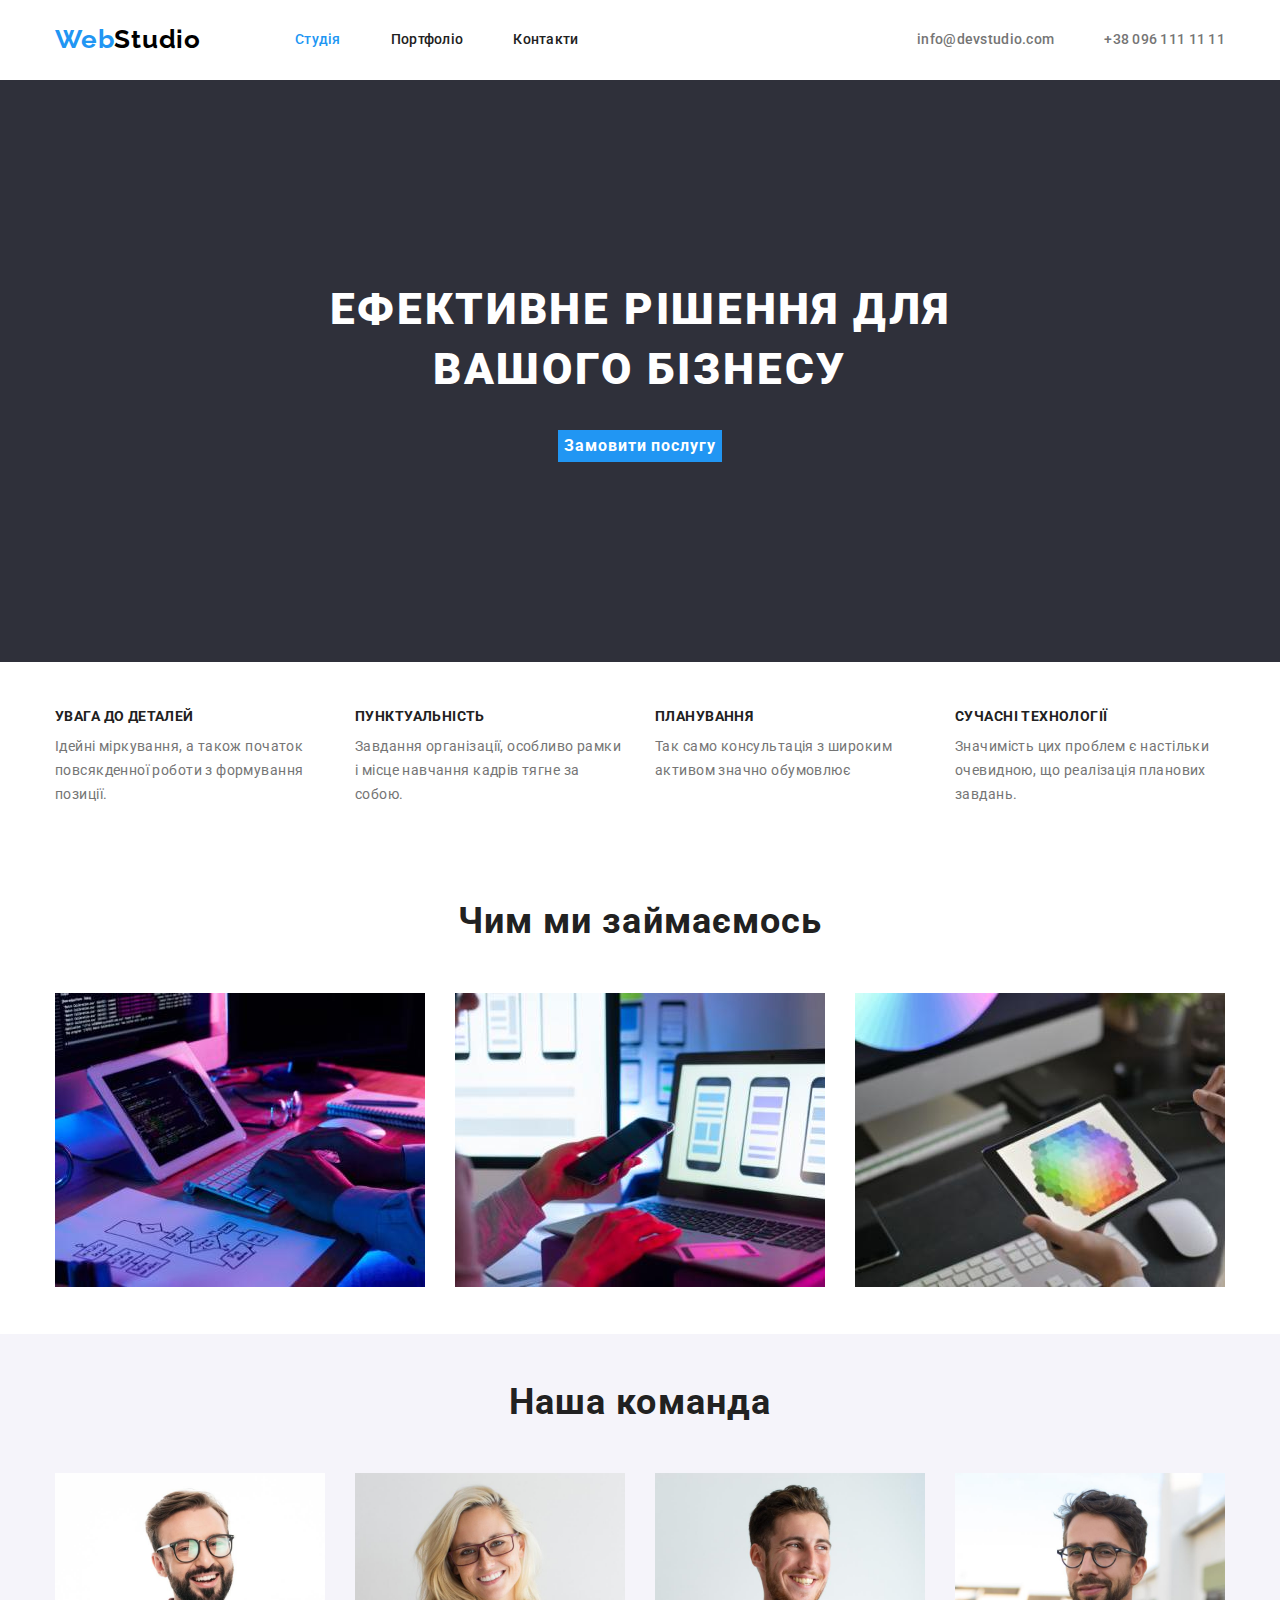
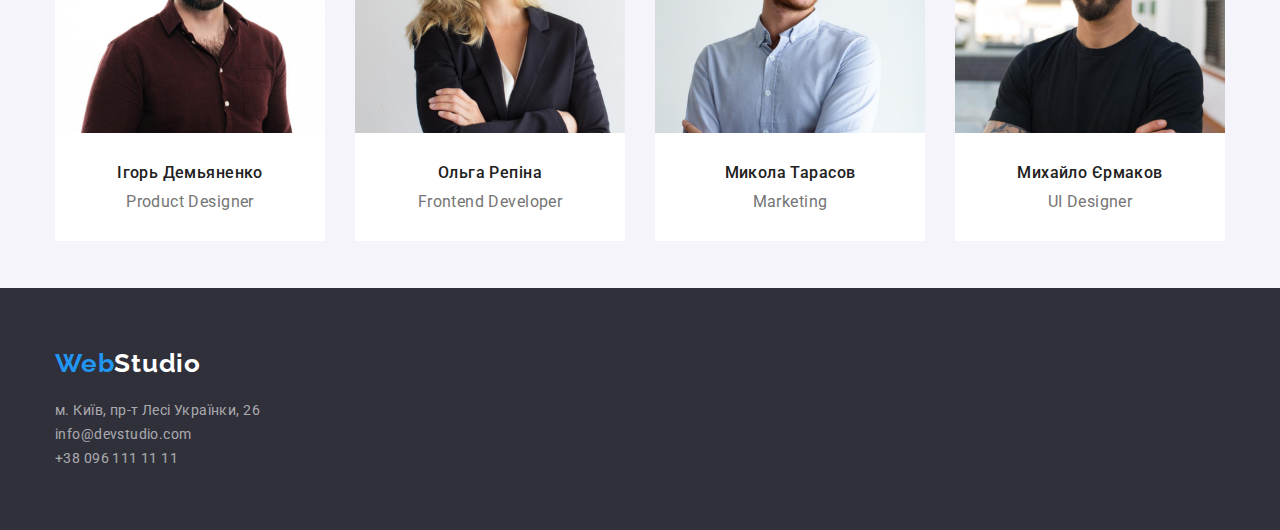
==== commit 36a93149: "flex index ready" ====
--- a/index.html
+++ b/index.html
@@ -19,31 +19,25 @@
           >Web<span class="header-logo-text">Studio</span></a
         >
         <nav>
-          <ul class="nav-list ">
+          <ul class="nav-list">
             <li class="nav-item">
-              <a href="./index.html" class="current nav-link"
-                >Студія</a
-              >
+              <a href="./index.html" class="current nav-link">Студія</a>
             </li>
             <li class="nav-item">
-              <a href="./portfolio.html" class="nav-link"
-                >Портфоліо</a
-              >
+              <a href="./portfolio.html" class="nav-link">Портфоліо</a>
             </li>
             <li class="nav-item">
-              <a href="./contacts.html" class="nav-link"
-                >Контакти</a
-              >
+              <a href="./contacts.html" class="nav-link">Контакти</a>
             </li>
           </ul>
         </nav>
         <ul class="contact-list list">
-          <li>
+          <li class="contact-item">
             <a href="mailto:info@devstudio.com" class="contact-link link"
               >info@devstudio.com</a
             >
           </li>
-          <li>
+          <li class="contact-item">
             <a href="tel:+380961111111" class="contact-link"
               >+38 096 111 11 11</a
             >
@@ -54,154 +48,154 @@
     <main>
       <!--Title-->
       <section class="hero section">
-       <div class="container">
-        <h1 class="hero-title">Ефективне рішення для вашого бізнесу</h1>
-        <button type="button" class="hero-btn">Замовити послугу</button>
-     </div>
+        <div class="container">
+          <h1 class="hero-title">Ефективне рішення для вашого бізнесу</h1>
+          <button type="button" class="hero-btn">Замовити послугу</button>
+        </div>
       </section>
       <!--Tasks-->
       <section class="tasks section">
         <div class="container">
-        <h2 class="visually-hidden">Переваги</h2>
-        <ul class="tasks-list list">
-          <li class="tasks-item">
-            <h3 class="tasks-item-title">Увага до деталей</h3>
-            <p class="tasks-item-text">
-              Ідейні міркування, а також початок повсякденної роботи з
-              формування позиції.
-            </p>
-          </li>
-          <li class="tasks-item">
-            <h3 class="tasks-item-title">Пунктуальність</h3>
-            <p class="tasks-item-text">
-              Завдання організації, особливо рамки і місце навчання кадрів тягне
-              за собою.
-            </p>
-          </li>
-          <li class="tasks-item">
-            <h3 class="tasks-item-title">Планування</h3>
-            <p class="tasks-item-text">
-              Так само консультація з широким активом значно обумовлює
-            </p>
-          </li>
-          <li class="tasks-item">
-            <h3 class="tasks-item-title">Сучасні технології</h3>
-            <p class="tasks-item-text">
-              Значимість цих проблем є настільки очевидною, що реалізація
-              планових завдань.
-            </p>
-          </li>
-        </ul>
-      </div>
+          <h2 class="visually-hidden">Переваги</h2>
+          <ul class="tasks-list list">
+            <li class="tasks-item">
+              <h3 class="tasks-item-title">Увага до деталей</h3>
+              <p class="tasks-item-text">
+                Ідейні міркування, а також початок повсякденної роботи з
+                формування позиції.
+              </p>
+            </li>
+            <li class="tasks-item">
+              <h3 class="tasks-item-title">Пунктуальність</h3>
+              <p class="tasks-item-text">
+                Завдання організації, особливо рамки і місце навчання кадрів
+                тягне за собою.
+              </p>
+            </li>
+            <li class="tasks-item">
+              <h3 class="tasks-item-title">Планування</h3>
+              <p class="tasks-item-text">
+                Так само консультація з широким активом значно обумовлює
+              </p>
+            </li>
+            <li class="tasks-item">
+              <h3 class="tasks-item-title">Сучасні технології</h3>
+              <p class="tasks-item-text">
+                Значимість цих проблем є настільки очевидною, що реалізація
+                планових завдань.
+              </p>
+            </li>
+          </ul>
+        </div>
       </section>
       <!--Portfolio-->
       <section class="portfolio section">
-       <div class="container">
-        <h2 class="section-title">Чим ми займаємось</h2>
-        <ul class="portfolio-list list">
-          <li>
-            <img
-              src="./images/box_1.jpg"
-              alt="Пишуть код"
-              width="370"
-              height="294"
-            />
-          </li>
-          <li>
-            <img
-              src="./images/box_2.jpg"
-              alt="Оформлють дизайн"
-              width="370"
-              height="294"
-            />
-          </li>
-          <li>
-            <img
-              src="./images/box_3.jpg"
-              alt="Підбирають колір"
-              width="370"
-              height="294"
-            />
-          </li>
-        </ul>
-       </div>
+        <div class="container">
+          <h2 class="section-title">Чим ми займаємось</h2>
+          <ul class="portfolio-list">
+            <li class="portfolio-item">
+              <img
+                src="./images/box_1.jpg"
+                alt="Пишуть код"
+                width="370"
+                height="294"
+              />
+            </li>
+            <li class="portfolio-item">
+              <img
+                src="./images/box_2.jpg"
+                alt="Оформлють дизайн"
+                width="370"
+                height="294"
+              />
+            </li>
+            <li class="portfolio-item">
+              <img
+                src="./images/box_3.jpg"
+                alt="Підбирають колір"
+                width="370"
+                height="294"
+              />
+            </li>
+          </ul>
+        </div>
       </section>
       <!--Team-->
       <section class="team section">
-       <div class="container">
-        <h2 class="section-title">Наша команда</h2>
-        <ul class="team-list list">
-          <li class="team-list-item">
-            <img
-              src="./images/team_img_1.jpg"
-              alt="Чоловік в окулярах"
-              width="270"
-              height="260"
-            />
-            <h3 class="team-item-title">Ігорь Демьяненко</h3>
-            <p lang="en" class="team-item-text">Product Designer</p>
-          </li>
-          <li class="team-list-item">
-            <img
-              src="./images/team_img_2.jpg"
-              alt="Жінка в окулярах"
-              width="270"
-              height="260"
-            />
-            <h3 class="team-item-title">Ольга Репіна</h3>
-            <p lang="en" class="team-item-text">Frontend Developer</p>
-          </li>
-          <li class="team-list-item">
-            <img
-              src="./images/team_img_3.jpg"
-              alt="Чоловік"
-              width="270"
-              height="260"
-            />
-            <h3 class="team-item-title">Микола Тарасов</h3>
-            <p lang="en" class="team-item-text">Marketing</p>
-          </li>
-          <li class="team-list-item">
-            <img
-              src="./images/team_img_4.jpg"
-              alt="Чоловік в окулярах"
-              width="270"
-              height="260"
-            />
-            <h3 class="team-item-title">Михайло Єрмаков</h3>
-            <p lang="en" class="team-item-text">UI Designer</p>
-          </li>
-        </ul>
-      </div>
+        <div class="container">
+          <h2 class="section-title">Наша команда</h2>
+          <ul class="team-list">
+            <li class="team-item">
+              <img
+                src="./images/team_img_1.jpg"
+                alt="Чоловік в окулярах"
+                width="270"
+                height="260"
+              />
+              <h3 class="team-item-title">Ігорь Демьяненко</h3>
+              <p lang="en" class="team-item-text">Product Designer</p>
+            </li>
+            <li class="team-item">
+              <img
+                src="./images/team_img_2.jpg"
+                alt="Жінка в окулярах"
+                width="270"
+                height="260"
+              />
+              <h3 class="team-item-title">Ольга Репіна</h3>
+              <p lang="en" class="team-item-text">Frontend Developer</p>
+            </li>
+            <li class="team-item">
+              <img
+                src="./images/team_img_3.jpg"
+                alt="Чоловік"
+                width="270"
+                height="260"
+              />
+              <h3 class="team-item-title">Микола Тарасов</h3>
+              <p lang="en" class="team-item-text">Marketing</p>
+            </li>
+            <li class="team-item">
+              <img
+                src="./images/team_img_4.jpg"
+                alt="Чоловік в окулярах"
+                width="270"
+                height="260"
+              />
+              <h3 class="team-item-title">Михайло Єрмаков</h3>
+              <p lang="en" class="team-item-text">UI Designer</p>
+            </li>
+          </ul>
+        </div>
       </section>
     </main>
     <footer class="footer">
-     <div class="container"></div>
-      <a href="./index.html" class="logo " lang="en"
-        >Web<span class="footer-logo-tekst">Studio</span></a
-      >
-      <address class="footer-address">
-        <ul class="address-list">
-          <li class="address-item">
-            <a
-              href="https://goo.gl/maps/4TEG29RhxD43sS5S9"
-              class="address-link address"
-              >м. Київ, пр-т Лесі Українки, 26</a
-            >
-          </li>
-          <li class="address-item">
-            <a href="mailto:info@devstudio.com" class="address-link "
-              >info@devstudio.com</a
-            >
-          </li>
-          <li class="address-item">
-            <a href="tel:+380961111111" class="address-link"
-              >+38 096 111 11 11</a
-            >
-          </li>
-        </ul>
-      </address>
-     </div>
+      <div class="container">
+        <a href="./index.html" class="logo" lang="en"
+          >Web<span class="footer-logo-tekst">Studio</span></a
+        >
+        <address class="address">
+          <ul class="address-list">
+            <li class="address-item">
+              <a
+                href="https://goo.gl/maps/4TEG29RhxD43sS5S9"
+                class="address-link address"
+                >м. Київ, пр-т Лесі Українки, 26</a
+              >
+            </li>
+            <li class="address-item">
+              <a href="mailto:info@devstudio.com" class="address-link"
+                >info@devstudio.com</a
+              >
+            </li>
+            <li class="address-item">
+              <a href="tel:+380961111111" class="address-link"
+                >+38 096 111 11 11</a
+              >
+            </li>
+          </ul>
+        </address>
+      </div>
     </footer>
   </body>
 </html>
--- a/css/styles.css
+++ b/css/styles.css
@@ -42,16 +42,16 @@
 .section {
   padding-top: 47px;
   padding-bottom: 47px;
-  outline: 1px dashed green;
-  background-color: transparent;
+  /* outline: 1px dashed green;
+  background-color: transparent; */
 }
 .container {
   width: 1200px;
   margin: 0 auto;
   padding-left: 15px;
   padding-right: 15px;
-  outline: 1px solid orangered;
-  background-color: greenyellow;
+  /* outline: 1px solid orangered;
+  background-color: greenyellow; */
 }
 /* ----------------HEADER------------------- */
 .header {
@@ -60,18 +60,30 @@
 }
 .header .container {
   display: flex;
-  justify-content: space-between;
   align-items: center;
 }
+
+.header .logo {
+  margin-right: 94px;
+}
 .nav-list {
   display: flex;
+  width: 294px;
+}
+.nav-item + .nav-item {
+  margin-left: 50px;
 }
 
 .contact-list {
   display: flex;
+  margin-left: auto;
+}
+.contact-item + .contact-item {
+  margin-left: 50px;
 }
 
 .logo {
+  max-width: 145;
   font-family: "Raleway", sans-serif;
   font-weight: 700;
   font-size: 26px;
@@ -106,12 +118,17 @@
 
 /* ----------------HERO------------------- */
 .hero {
-  background-color: var(--primary-background-color);
   padding-bottom: 200px;
   padding-top: 200px;
+
+  background-color: var(--primary-background-color);
 }
 
 .hero-title {
+  margin: 0 auto;
+  margin-bottom: 30px;
+  max-width: 696px;
+
   font-weight: 900;
   font-size: 44px;
   line-height: 1.36;
@@ -119,24 +136,23 @@
   letter-spacing: 0.06em;
   text-transform: uppercase;
   color: var(--background-color);
-  margin: 0 auto;
-  margin-bottom: 30px;
-  max-width: 696px;
-}
+}
+
 .hero-btn {
-  font-family: inherit;
-  font-style: normal;
-  font-weight: 700;
-  font-size: 16px;
-  line-height: 1.88;
-  letter-spacing: 0.06em;
-  background-color: var(--accent-text-color);
-  color: var(--background-color);
   display: block;
   border: none;
   max-width: 200;
   margin: 0 auto;
   padding: 10px auto;
+
+  font-family: inherit;
+  font-style: normal;
+  font-weight: 700;
+  font-size: 16px;
+  line-height: 1.88;
+  letter-spacing: 0.06em;
+  background-color: var(--accent-text-color);
+  color: var(--background-color);
 }
 .hero-btn:hover,
 .hero-btn:focus {
@@ -155,11 +171,12 @@
 }
 
 .tasks-item-title {
+  margin-bottom: 10px;
+
   font-size: 14px;
   line-height: 1.14;
   letter-spacing: 0.03em;
   text-transform: uppercase;
-  margin-bottom: 10;
 }
 .tasks-item-text {
   line-height: 1.71;
@@ -168,39 +185,71 @@
 }
 /* ----------------Portfolio------------------- */
 .section-title {
+  margin-bottom: 50px;
+
   font-size: 36px;
   line-height: 1.17;
   text-align: center;
   letter-spacing: 0.03em;
+}
+.portfolio-list {
+  display: flex;
+  margin-top: 50px;
+  margin-left: -30px;
+}
+.portfolio-item {
+  flex-basis: calc(100% / 3 - 30px);
+  margin-left: 30px;
 }
 /* ----------------Team------------------- */
 .team {
   background-color: var(--team-background-color);
 }
-.team-list-item {
+.team-list {
+  display: flex;
+  margin-top: 50px;
+  margin-left: -30px;
+}
+
+.team-item {
+  flex-basis: calc(100% / 4 - 30px);
+  margin-left: 30px;
+  padding-bottom: 30px;
+  max-width: 270;
+
   line-height: 1.19;
   text-align: center;
   letter-spacing: 0.03em;
   background-color: var(--background-color);
 }
-
 .team-item-title {
+  margin-top: 30px;
+
   font-weight: 500;
   font-size: 16px;
 }
 .team-item-text {
+  margin-top: 10px;
+
   font-size: 16px;
   color: var(--secondary-text-color);
 }
 /* ----------------Footer------------------- */
 .footer {
+  padding-top: 60px;
+  padding-bottom: 60px;
   background-color: var(--primary-background-color);
 }
-
-.footer-logo-tekst {
-  color: var(--background-color);
-}
-
+.logo .footer-logo-tekst {
+  color: var(--background-color);
+}
+
+.address {
+  margin-top: 20px;
+  max-width: 231px;
+  text-align: left;
+  color: var(--background-color);
+}
 .address-link {
   font-style: normal;
   font-weight: 400;
@@ -208,12 +257,22 @@
   letter-spacing: 0.03em;
   color: var(--contact-color);
 }
-.address {
-  color: var(--background-color);
-}
+
 /* ------------------------------PORTFOLIO---------------------------------- */
-
+.portfolio-filter-list {
+  display: flex;
+  justify-content: center;
+  margin-bottom: 30px;
+}
 .portfolio-filter {
+  border: transparent;
+  background: #f5f4fa;
+  border-radius: 4px;
+  padding-top: 6px;
+  padding-right: 22px;
+  padding-bottom: 6px;
+  padding-left: 22px;
+
   font-family: inherit;
   font-weight: 500;
   font-size: 16px;
@@ -224,6 +283,21 @@
   background-color: var(--team-background-color);
   cursor: pointer;
 }
+.portfolio-filter-item + .portfolio-filter-item {
+  margin-left: 30px;
+}
+.potfolio-project-list {
+  display: flex;
+  flex-wrap: wrap;
+  margin-left: -30px;
+}
+.potfolio-project-item {
+  flex-basis: calc(100% / 3 - 30px);
+  margin-left: 30px;
+  width: 370px;
+  text-align: center;
+}
+
 .current-filter,
 .portfolio-filter:hover,
 .portfolio-filter:focus {
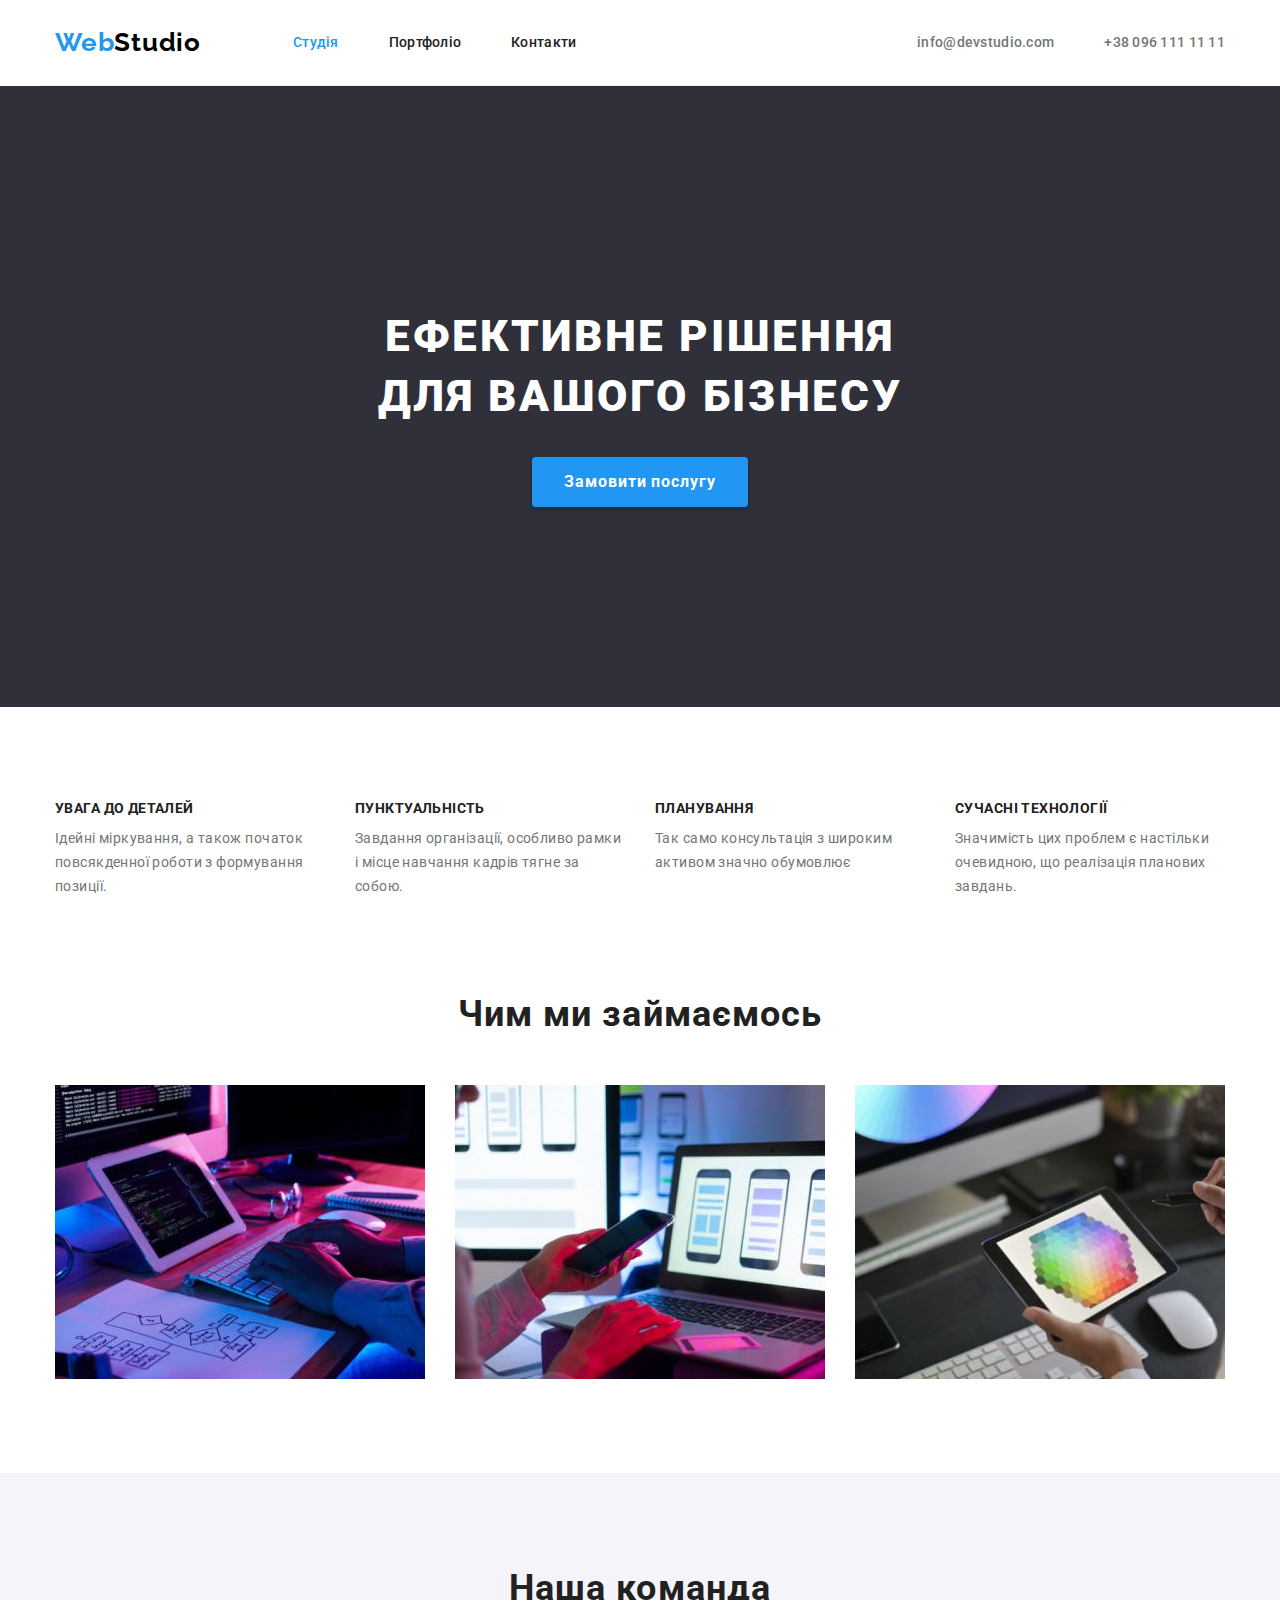
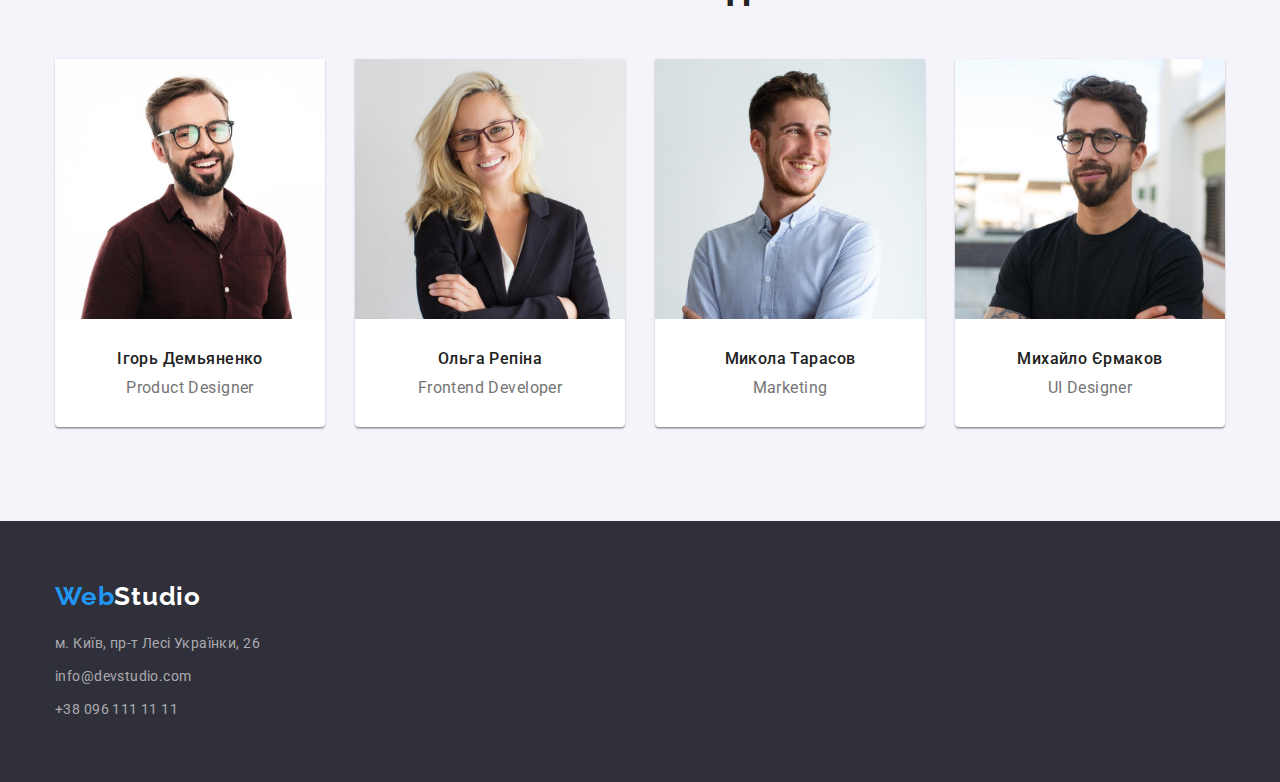
==== commit 02bc4a40: "1" ====
--- a/index.html
+++ b/index.html
@@ -48,8 +48,8 @@
     <main>
       <!--Title-->
       <section class="hero section">
-        <div class="container">
-          <h1 class="hero-title">Ефективне рішення для вашого бізнесу</h1>
+        <br class="container">
+          <h1 class="hero-title">Ефективне рішення <br> для вашого бізнесу</h1>
           <button type="button" class="hero-btn">Замовити послугу</button>
         </div>
       </section>
--- a/css/styles.css
+++ b/css/styles.css
@@ -8,6 +8,8 @@
   --accent-btn-background-color: #188ce8;
   --team-background-color: #f5f4fa;
   --contact-color: rgba(255, 255, 255, 0.6);
+  --border-color: #eeeeee;
+  --border-bottom-color: #ececec;
 }
 
 .visually-hidden {
@@ -40,8 +42,8 @@
   color: var(--primary-text-color);
 }
 .section {
-  padding-top: 47px;
-  padding-bottom: 47px;
+  padding-top: 94px;
+  padding-bottom: 94px;
   /* outline: 1px dashed green;
   background-color: transparent; */
 }
@@ -55,17 +57,20 @@
 }
 /* ----------------HEADER------------------- */
 .header {
+}
+.header .container {
+  display: flex;
+  align-items: center;
+  border-bottom: 1px solid var(--border-bottom-color);
+}
+
+.header .logo {
+  display: block;
+  margin-right: 93px;
   padding-top: 24px;
   padding-bottom: 25px;
 }
-.header .container {
-  display: flex;
-  align-items: center;
-}
-
-.header .logo {
-  margin-right: 94px;
-}
+
 .nav-list {
   display: flex;
   width: 294px;
@@ -78,12 +83,17 @@
   display: flex;
   margin-left: auto;
 }
+.nav-item,
+.contact-item {
+  padding-top: 32px;
+  padding-bottom: 32px;
+}
 .contact-item + .contact-item {
   margin-left: 50px;
 }
 
 .logo {
-  max-width: 145;
+  max-width: 145px;
   font-family: "Raleway", sans-serif;
   font-weight: 700;
   font-size: 26px;
@@ -120,31 +130,34 @@
 .hero {
   padding-bottom: 200px;
   padding-top: 200px;
-
+  text-align: center;
   background-color: var(--primary-background-color);
 }
 
 .hero-title {
-  margin: 0 auto;
   margin-bottom: 30px;
-  max-width: 696px;
 
   font-weight: 900;
   font-size: 44px;
   line-height: 1.36;
-  text-align: center;
+
   letter-spacing: 0.06em;
   text-transform: uppercase;
   color: var(--background-color);
 }
 
 .hero-btn {
-  display: block;
   border: none;
-  max-width: 200;
-  margin: 0 auto;
-  padding: 10px auto;
-
+
+  padding-top: 10px;
+  padding-bottom: 10px;
+  padding-right: 32px;
+  padding-left: 32px;
+  box-shadow: 0px 4px 4px rgba(0, 0, 0, 0.15);
+  border-radius: 4px;
+  border: transparent;
+
+  white-space: nowrap;
   font-family: inherit;
   font-style: normal;
   font-weight: 700;
@@ -184,6 +197,9 @@
   color: var(--secondary-text-color);
 }
 /* ----------------Portfolio------------------- */
+.portfolio {
+  padding-top: 0;
+}
 .section-title {
   margin-bottom: 50px;
 
@@ -194,7 +210,6 @@
 }
 .portfolio-list {
   display: flex;
-  margin-top: 50px;
   margin-left: -30px;
 }
 .portfolio-item {
@@ -207,7 +222,6 @@
 }
 .team-list {
   display: flex;
-  margin-top: 50px;
   margin-left: -30px;
 }
 
@@ -215,7 +229,10 @@
   flex-basis: calc(100% / 4 - 30px);
   margin-left: 30px;
   padding-bottom: 30px;
-  max-width: 270;
+  max-width: 270px;
+  box-shadow: 0px 1px 3px rgba(0, 0, 0, 0.12), 0px 1px 1px rgba(0, 0, 0, 0.14),
+    0px 2px 1px rgba(0, 0, 0, 0.2);
+  border-radius: 0px 0px 4px 4px;
 
   line-height: 1.19;
   text-align: center;
@@ -240,6 +257,7 @@
   padding-bottom: 60px;
   background-color: var(--primary-background-color);
 }
+
 .logo .footer-logo-tekst {
   color: var(--background-color);
 }
@@ -250,6 +268,9 @@
   text-align: left;
   color: var(--background-color);
 }
+.address-item + .address-item {
+  margin-top: 9px;
+}
 .address-link {
   font-style: normal;
   font-weight: 400;
@@ -262,11 +283,12 @@
 .portfolio-filter-list {
   display: flex;
   justify-content: center;
-  margin-bottom: 30px;
+  margin-bottom: 34px;
+  padding-bottom: 16px;
 }
 .portfolio-filter {
   border: transparent;
-  background: #f5f4fa;
+  background: var(--team-background-color);
   border-radius: 4px;
   padding-top: 6px;
   padding-right: 22px;
@@ -284,7 +306,7 @@
   cursor: pointer;
 }
 .portfolio-filter-item + .portfolio-filter-item {
-  margin-left: 30px;
+  margin-left: 8px;
 }
 .potfolio-project-list {
   display: flex;
@@ -295,7 +317,16 @@
   flex-basis: calc(100% / 3 - 30px);
   margin-left: 30px;
   width: 370px;
-  text-align: center;
+  text-align: start;
+}
+
+.card-bottom {
+  border-right: 1px solid var(--border-color);
+  border-bottom: 1px solid var(--border-color);
+  border-left: 1px solid var(--border-color);
+}
+.potfolio-project-item:nth-child(n + 4) {
+  margin-top: 30px;
 }
 
 .current-filter,
@@ -305,14 +336,29 @@
   background-color: var(--accent-text-color);
 }
 .portfolio-item-title {
+  display: block;
+  padding-top: 20px;
+
+  white-space: nowrap;
   font-size: 18px;
   line-height: 2;
   letter-spacing: 0.06em;
   color: var(--primary-text-color);
 }
 .portfolio-item-text {
+  display: block;
+  margin-top: 4px;
+  margin-bottom: 20px;
+
   font-size: 16px;
   line-height: 1.88;
   letter-spacing: 0.03em;
   color: var(--secondary-text-color);
 }
+
+.portfolio-item-title,
+.portfolio-item-text {
+  margin-left: 24px;
+  margin-right: 24px;
+  width: 322px;
+}
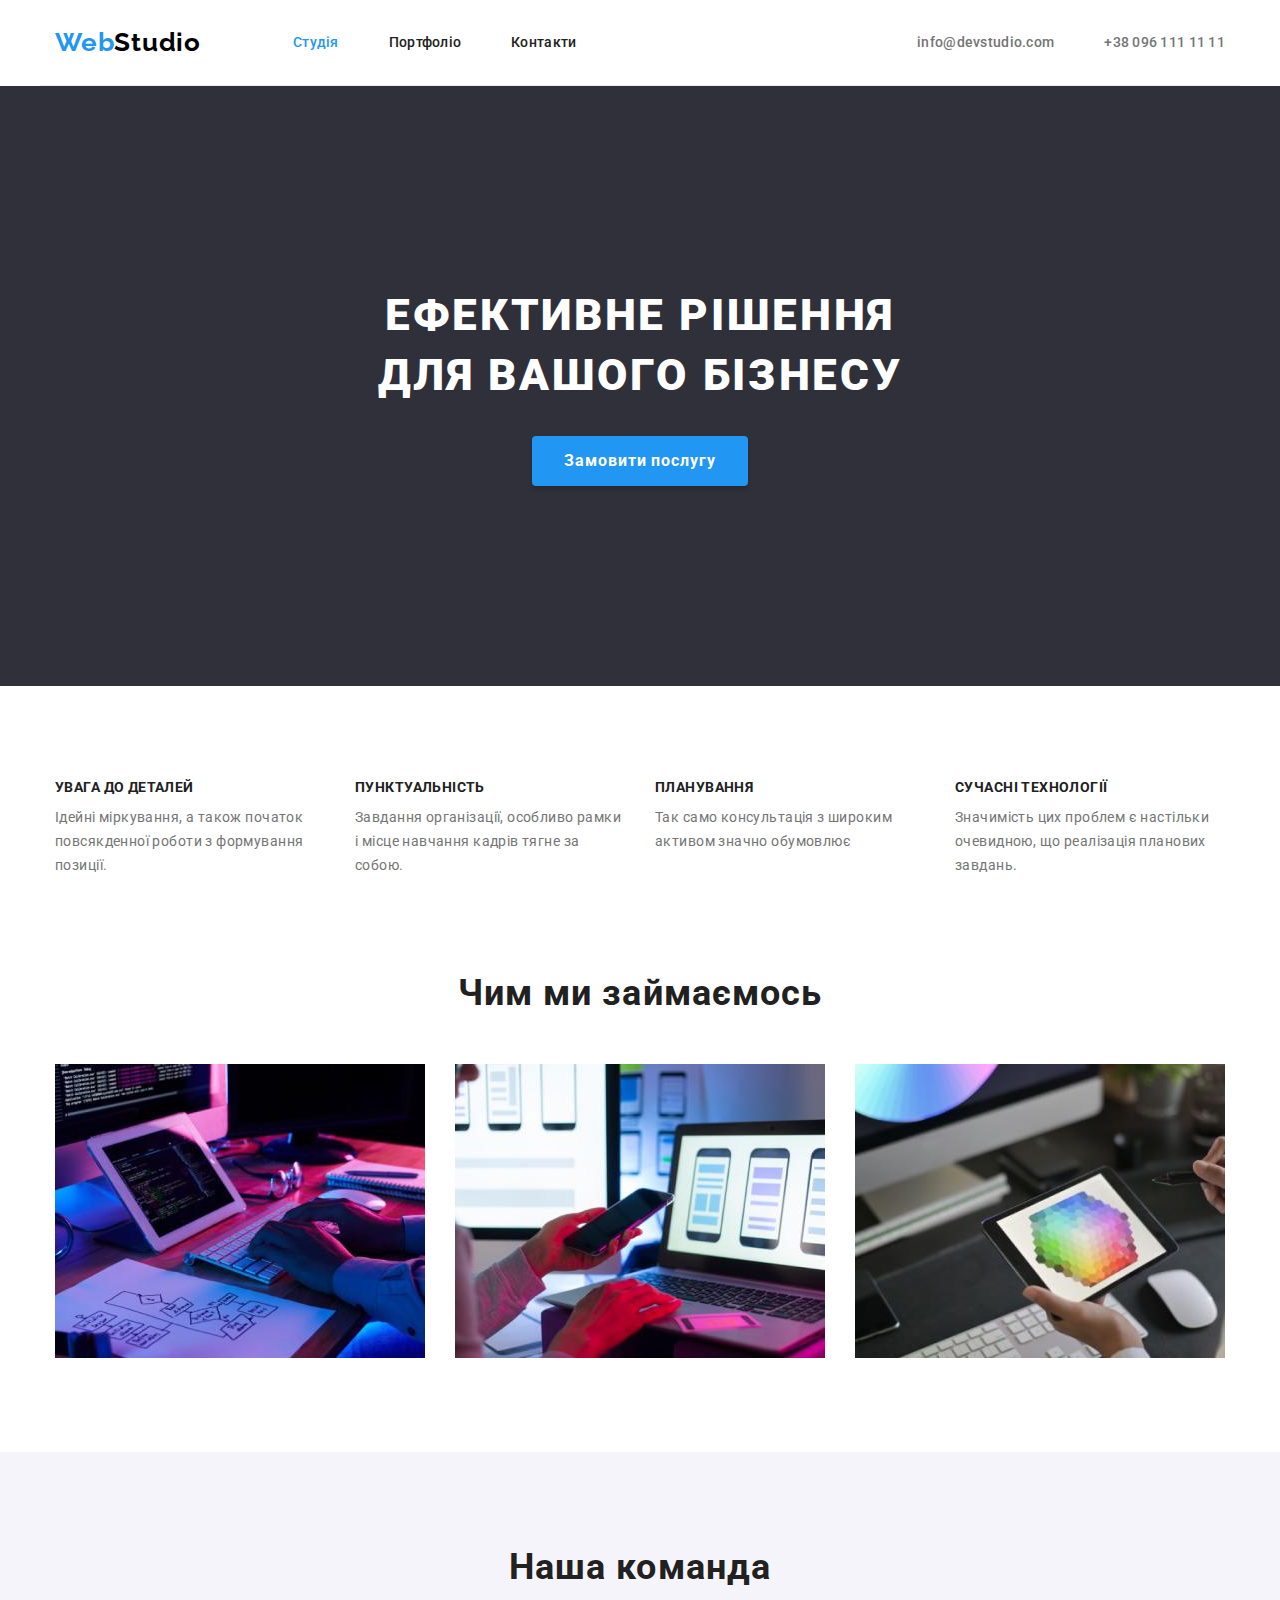
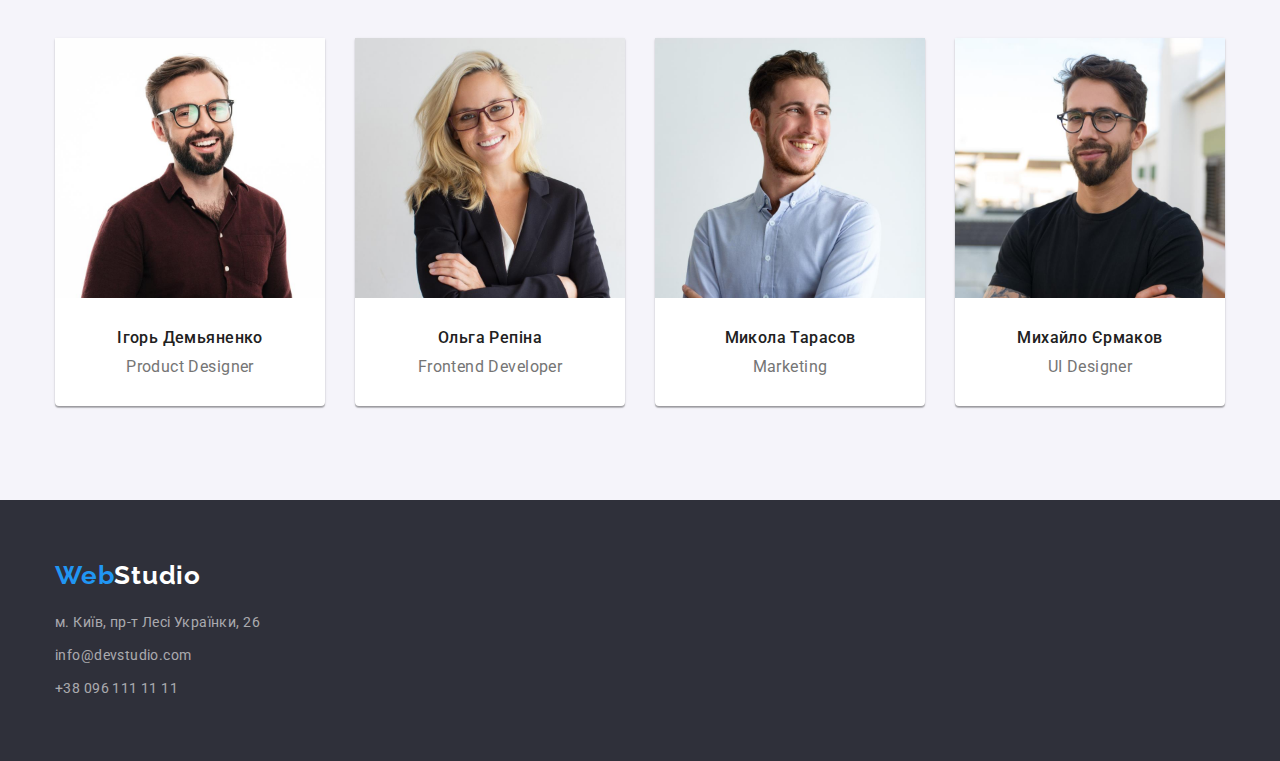
==== commit 8f844d3b: "Update index.html" ====
--- a/index.html
+++ b/index.html
@@ -48,8 +48,11 @@
     <main>
       <!--Title-->
       <section class="hero section">
-        <br class="container">
-          <h1 class="hero-title">Ефективне рішення <br> для вашого бізнесу</h1>
+        <div class="container">
+          <h1 class="hero-title">
+            Ефективне рішення <br />
+            для вашого бізнесу
+          </h1>
           <button type="button" class="hero-btn">Замовити послугу</button>
         </div>
       </section>
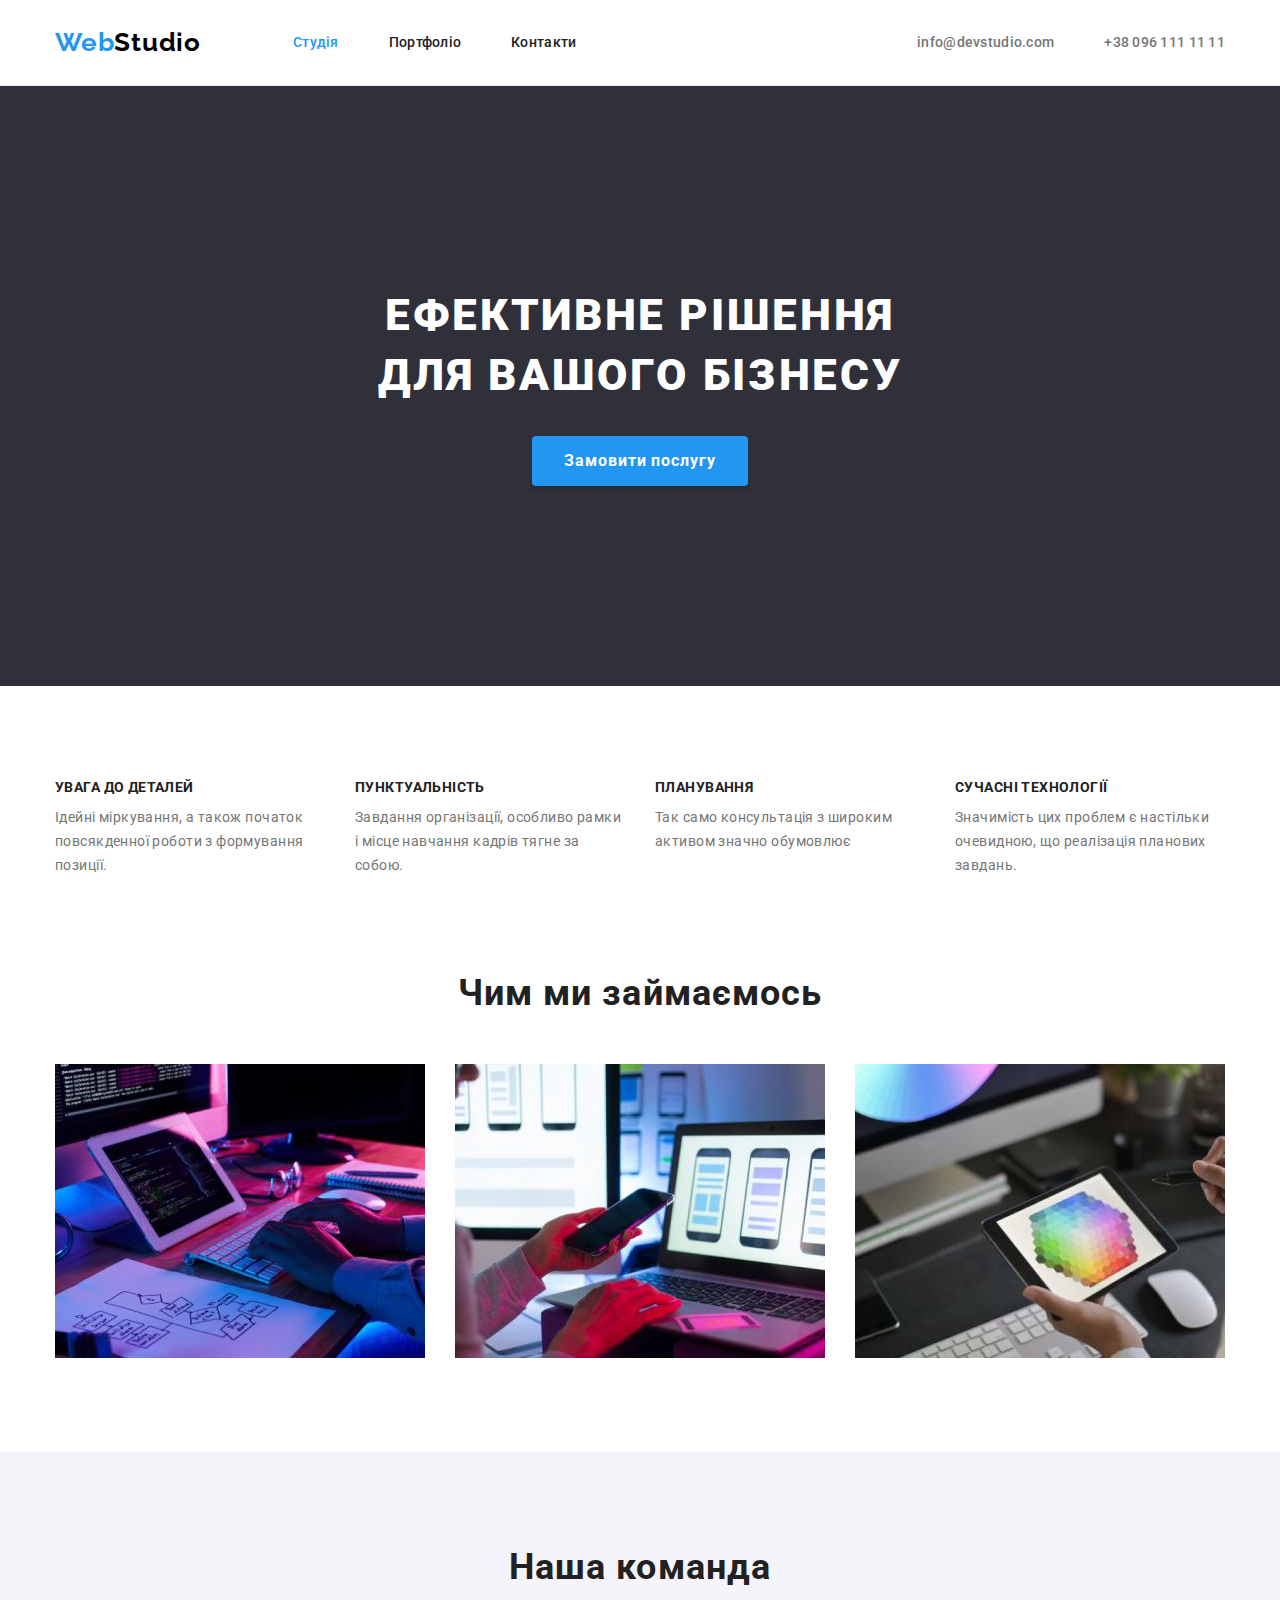
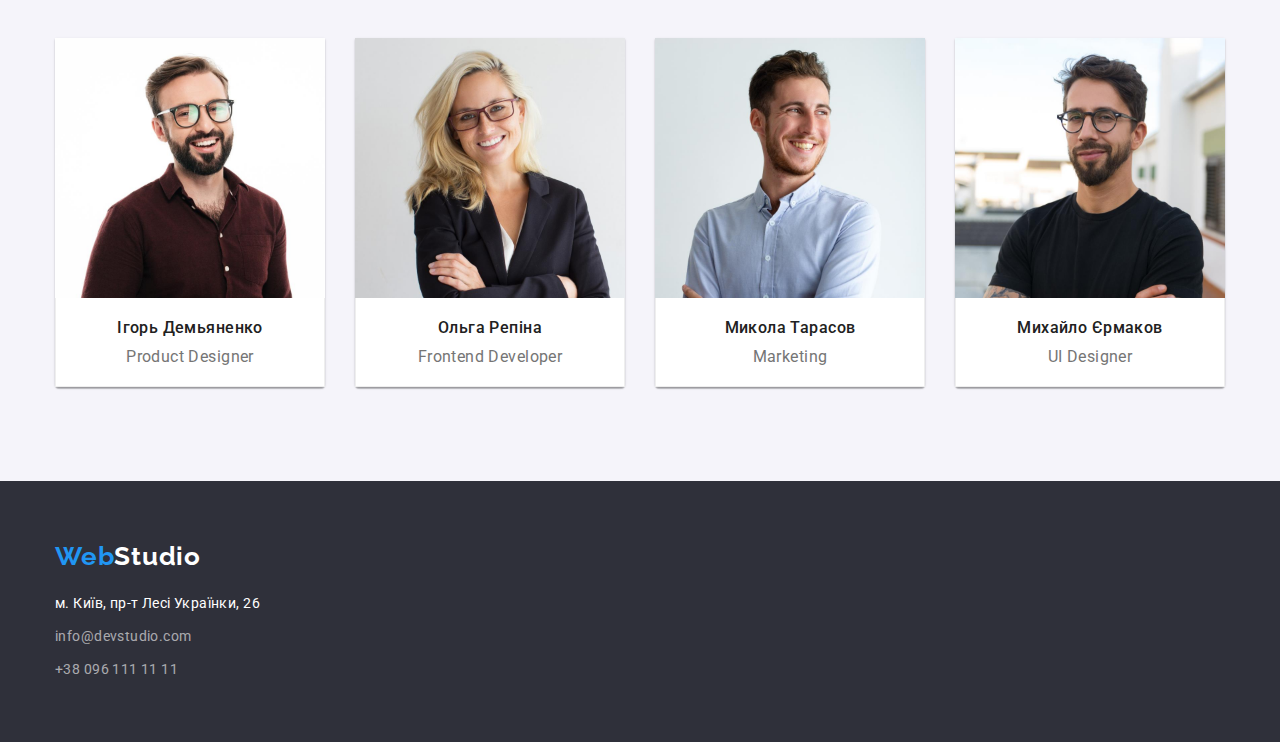
==== commit 52604204: "fix bag" ====
--- a/index.html
+++ b/index.html
@@ -135,8 +135,10 @@
                 width="270"
                 height="260"
               />
-              <h3 class="team-item-title">Ігорь Демьяненко</h3>
-              <p lang="en" class="team-item-text">Product Designer</p>
+              <div class="report">
+                <h3 class="team-item-title">Ігорь Демьяненко</h3>
+                <p lang="en" class="team-item-text">Product Designer</p>
+              </div>
             </li>
             <li class="team-item">
               <img
@@ -145,8 +147,10 @@
                 width="270"
                 height="260"
               />
-              <h3 class="team-item-title">Ольга Репіна</h3>
-              <p lang="en" class="team-item-text">Frontend Developer</p>
+              <div class="report">
+                <h3 class="team-item-title">Ольга Репіна</h3>
+                <p lang="en" class="team-item-text">Frontend Developer</p>
+              </div>
             </li>
             <li class="team-item">
               <img
@@ -155,8 +159,10 @@
                 width="270"
                 height="260"
               />
-              <h3 class="team-item-title">Микола Тарасов</h3>
-              <p lang="en" class="team-item-text">Marketing</p>
+              <div class="report">
+                <h3 class="team-item-title">Микола Тарасов</h3>
+                <p lang="en" class="team-item-text">Marketing</p>
+              </div>
             </li>
             <li class="team-item">
               <img
@@ -165,8 +171,10 @@
                 width="270"
                 height="260"
               />
-              <h3 class="team-item-title">Михайло Єрмаков</h3>
-              <p lang="en" class="team-item-text">UI Designer</p>
+              <div class="report">
+                <h3 class="team-item-title">Михайло Єрмаков</h3>
+                <p lang="en" class="team-item-text">UI Designer</p>
+              </div>
             </li>
           </ul>
         </div>
--- a/css/styles.css
+++ b/css/styles.css
@@ -56,11 +56,12 @@
   background-color: greenyellow; */
 }
 /* ----------------HEADER------------------- */
+
+.header .container {
+  display: flex;
+  align-items: center;
+}
 .header {
-}
-.header .container {
-  display: flex;
-  align-items: center;
   border-bottom: 1px solid var(--border-bottom-color);
 }
 
@@ -228,7 +229,7 @@
 .team-item {
   flex-basis: calc(100% / 4 - 30px);
   margin-left: 30px;
-  padding-bottom: 30px;
+
   max-width: 270px;
   box-shadow: 0px 1px 3px rgba(0, 0, 0, 0.12), 0px 1px 1px rgba(0, 0, 0, 0.14),
     0px 2px 1px rgba(0, 0, 0, 0.2);
@@ -240,8 +241,6 @@
   background-color: var(--background-color);
 }
 .team-item-title {
-  margin-top: 30px;
-
   font-weight: 500;
   font-size: 16px;
 }
@@ -250,6 +249,10 @@
 
   font-size: 16px;
   color: var(--secondary-text-color);
+}
+.report {
+  padding-top: 30px;
+  padding-bottom: 30px;
 }
 /* ----------------Footer------------------- */
 .footer {
@@ -262,21 +265,21 @@
   color: var(--background-color);
 }
 
+.address-item + .address-item {
+  margin-top: 9px;
+}
+.address-link {
+  font-style: normal;
+  font-weight: 400;
+  line-height: 1.71;
+  letter-spacing: 0.03em;
+  color: var(--contact-color);
+}
 .address {
   margin-top: 20px;
   max-width: 231px;
   text-align: left;
   color: var(--background-color);
-}
-.address-item + .address-item {
-  margin-top: 9px;
-}
-.address-link {
-  font-style: normal;
-  font-weight: 400;
-  line-height: 1.71;
-  letter-spacing: 0.03em;
-  color: var(--contact-color);
 }
 
 /* ------------------------------PORTFOLIO---------------------------------- */
@@ -320,7 +323,12 @@
   text-align: start;
 }
 
-.card-bottom {
+.portfolio-project-item,
+.report {
+  padding-top: 20px;
+  padding-right: 24px;
+  padding-bottom: 20px;
+  padding-left: 24px;
   border-right: 1px solid var(--border-color);
   border-bottom: 1px solid var(--border-color);
   border-left: 1px solid var(--border-color);
@@ -336,29 +344,19 @@
   background-color: var(--accent-text-color);
 }
 .portfolio-item-title {
-  display: block;
-  padding-top: 20px;
-
   white-space: nowrap;
+  margin-bottom: 4px;
   font-size: 18px;
   line-height: 2;
   letter-spacing: 0.06em;
   color: var(--primary-text-color);
 }
+
 .portfolio-item-text {
   display: block;
-  margin-top: 4px;
-  margin-bottom: 20px;
 
   font-size: 16px;
   line-height: 1.88;
   letter-spacing: 0.03em;
   color: var(--secondary-text-color);
 }
-
-.portfolio-item-title,
-.portfolio-item-text {
-  margin-left: 24px;
-  margin-right: 24px;
-  width: 322px;
-}
